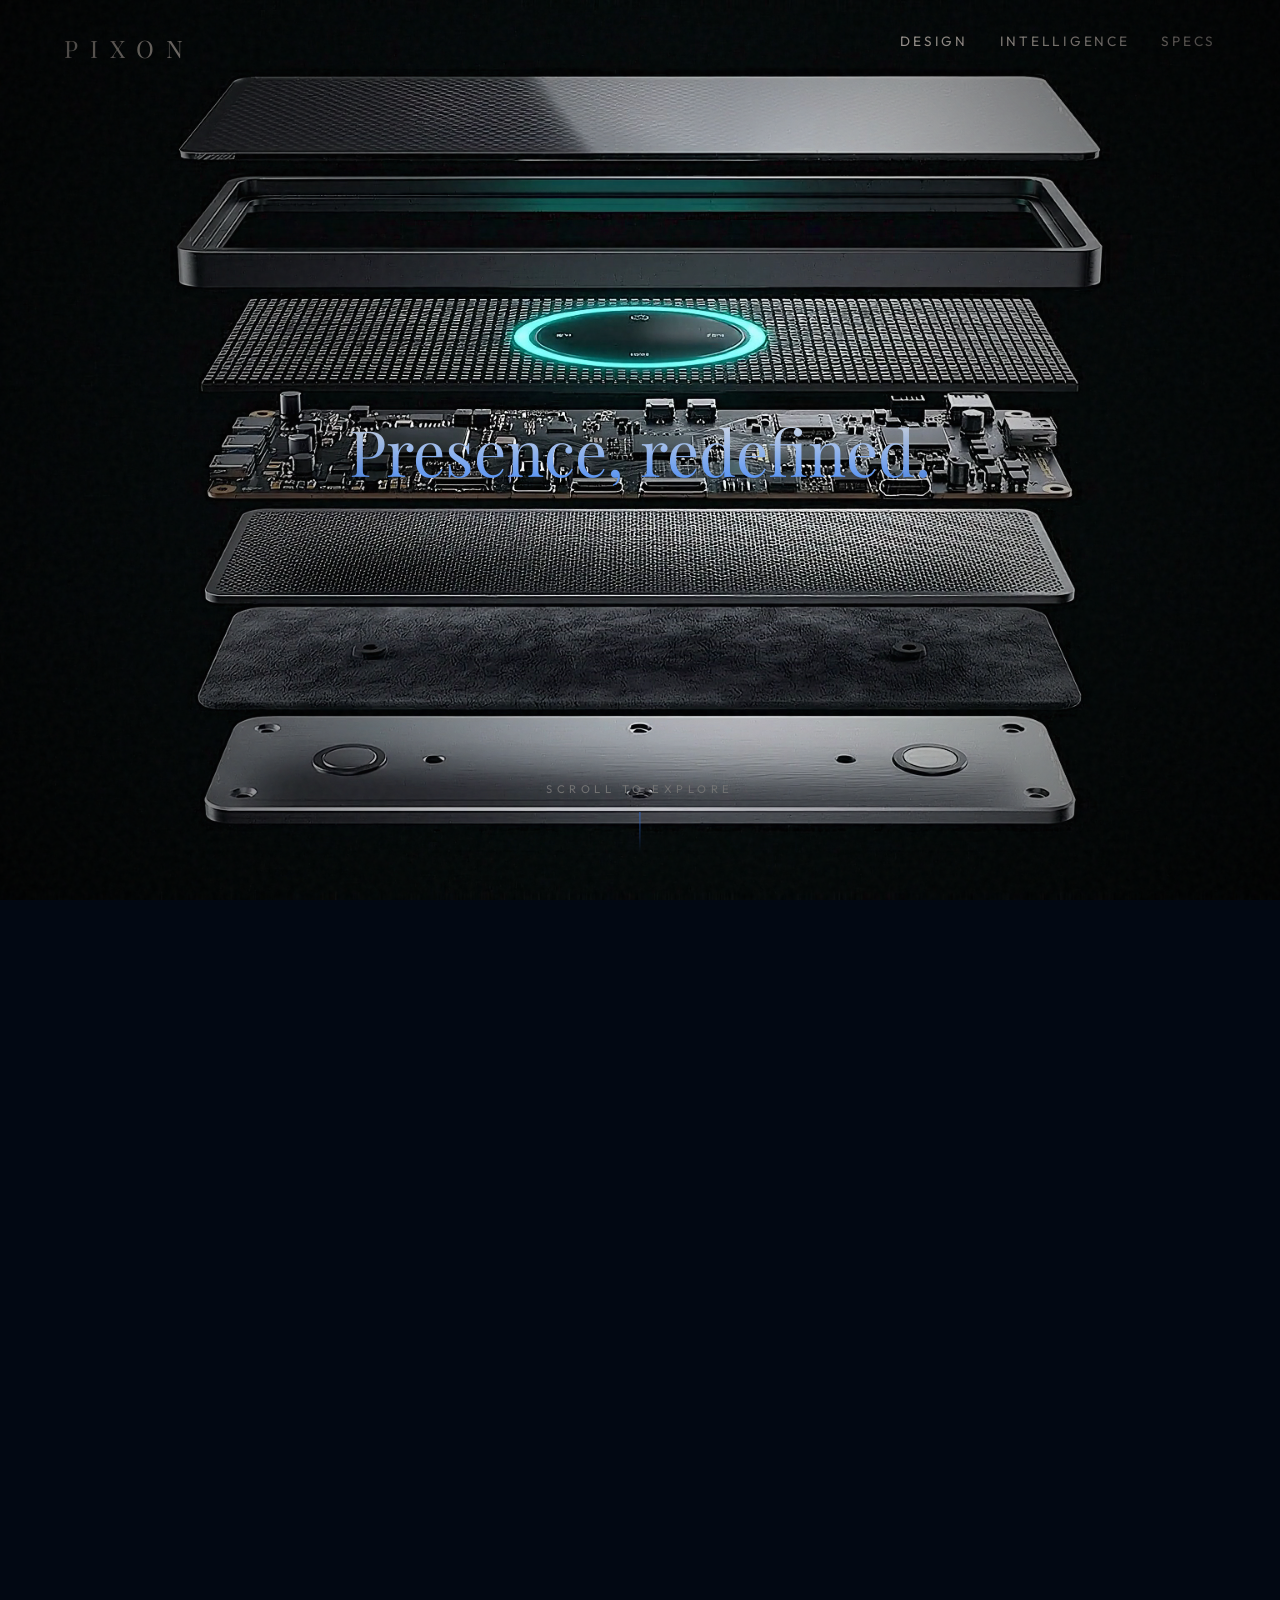
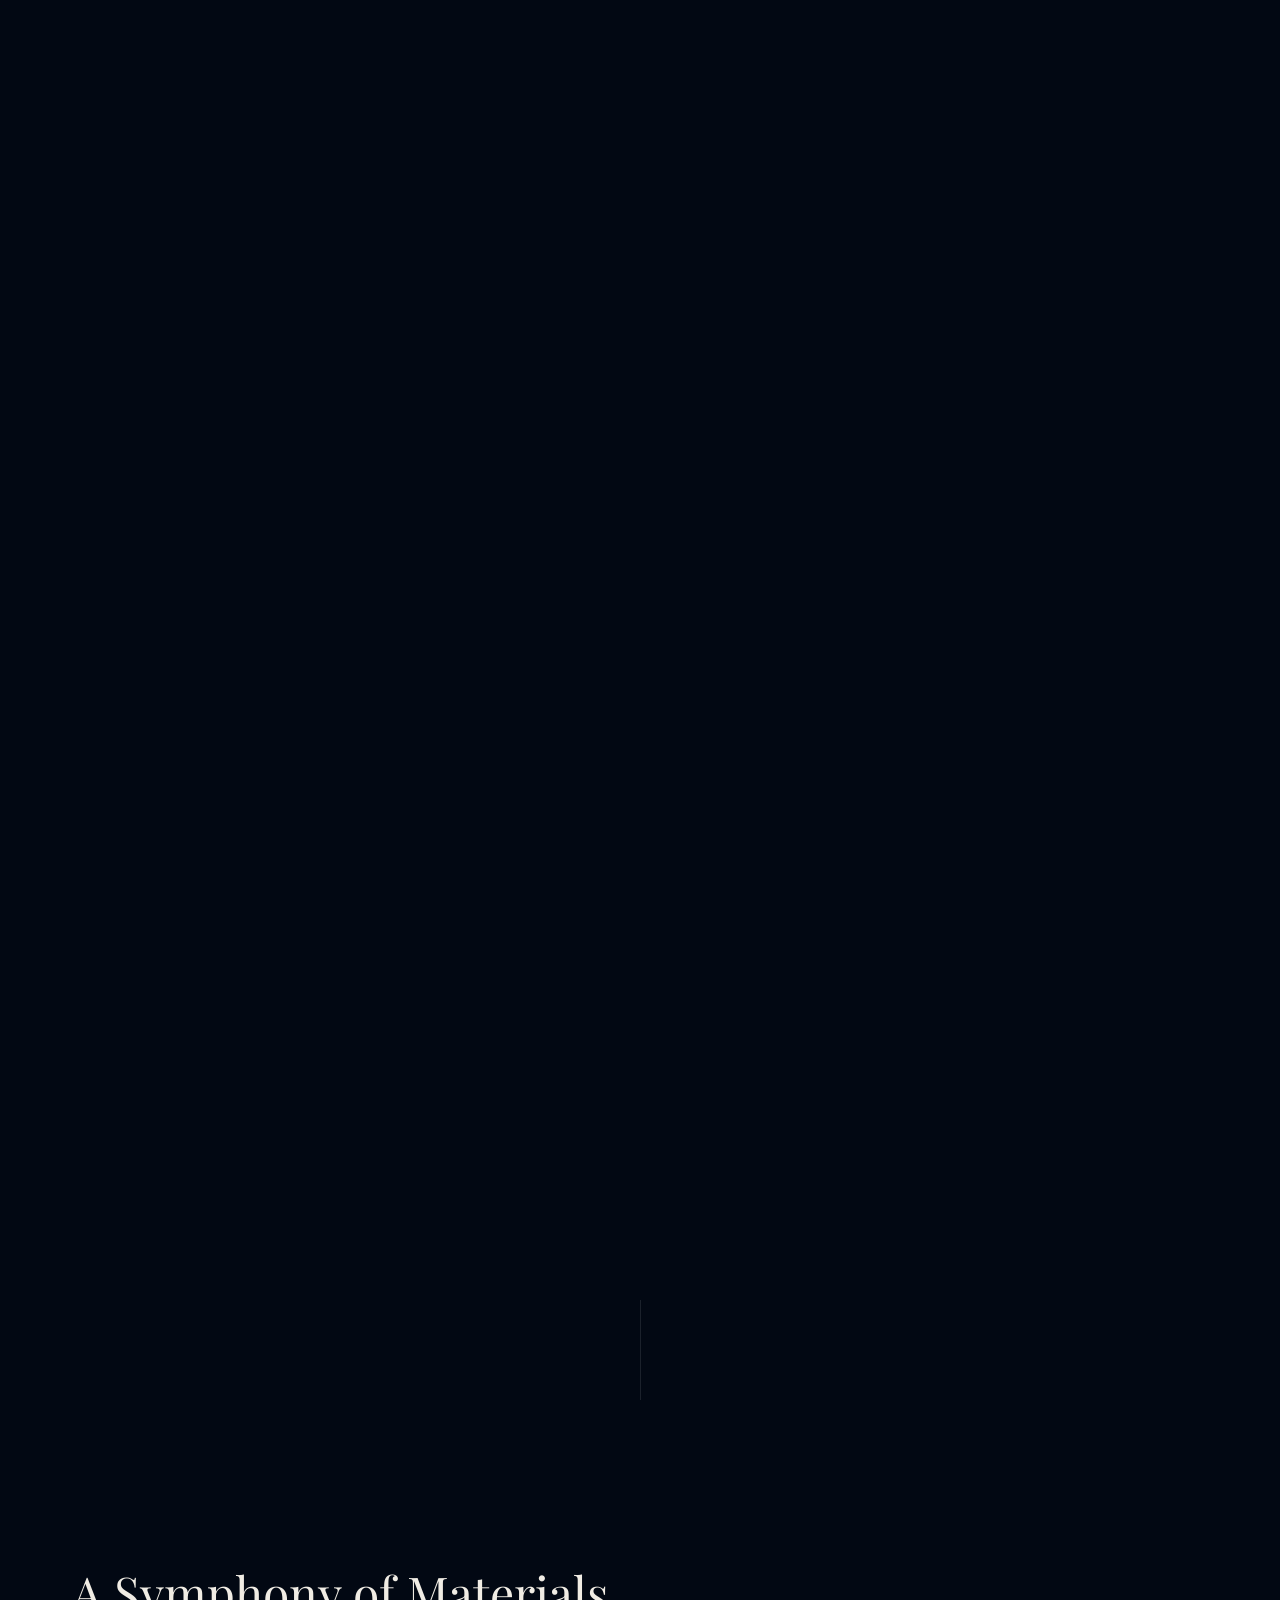
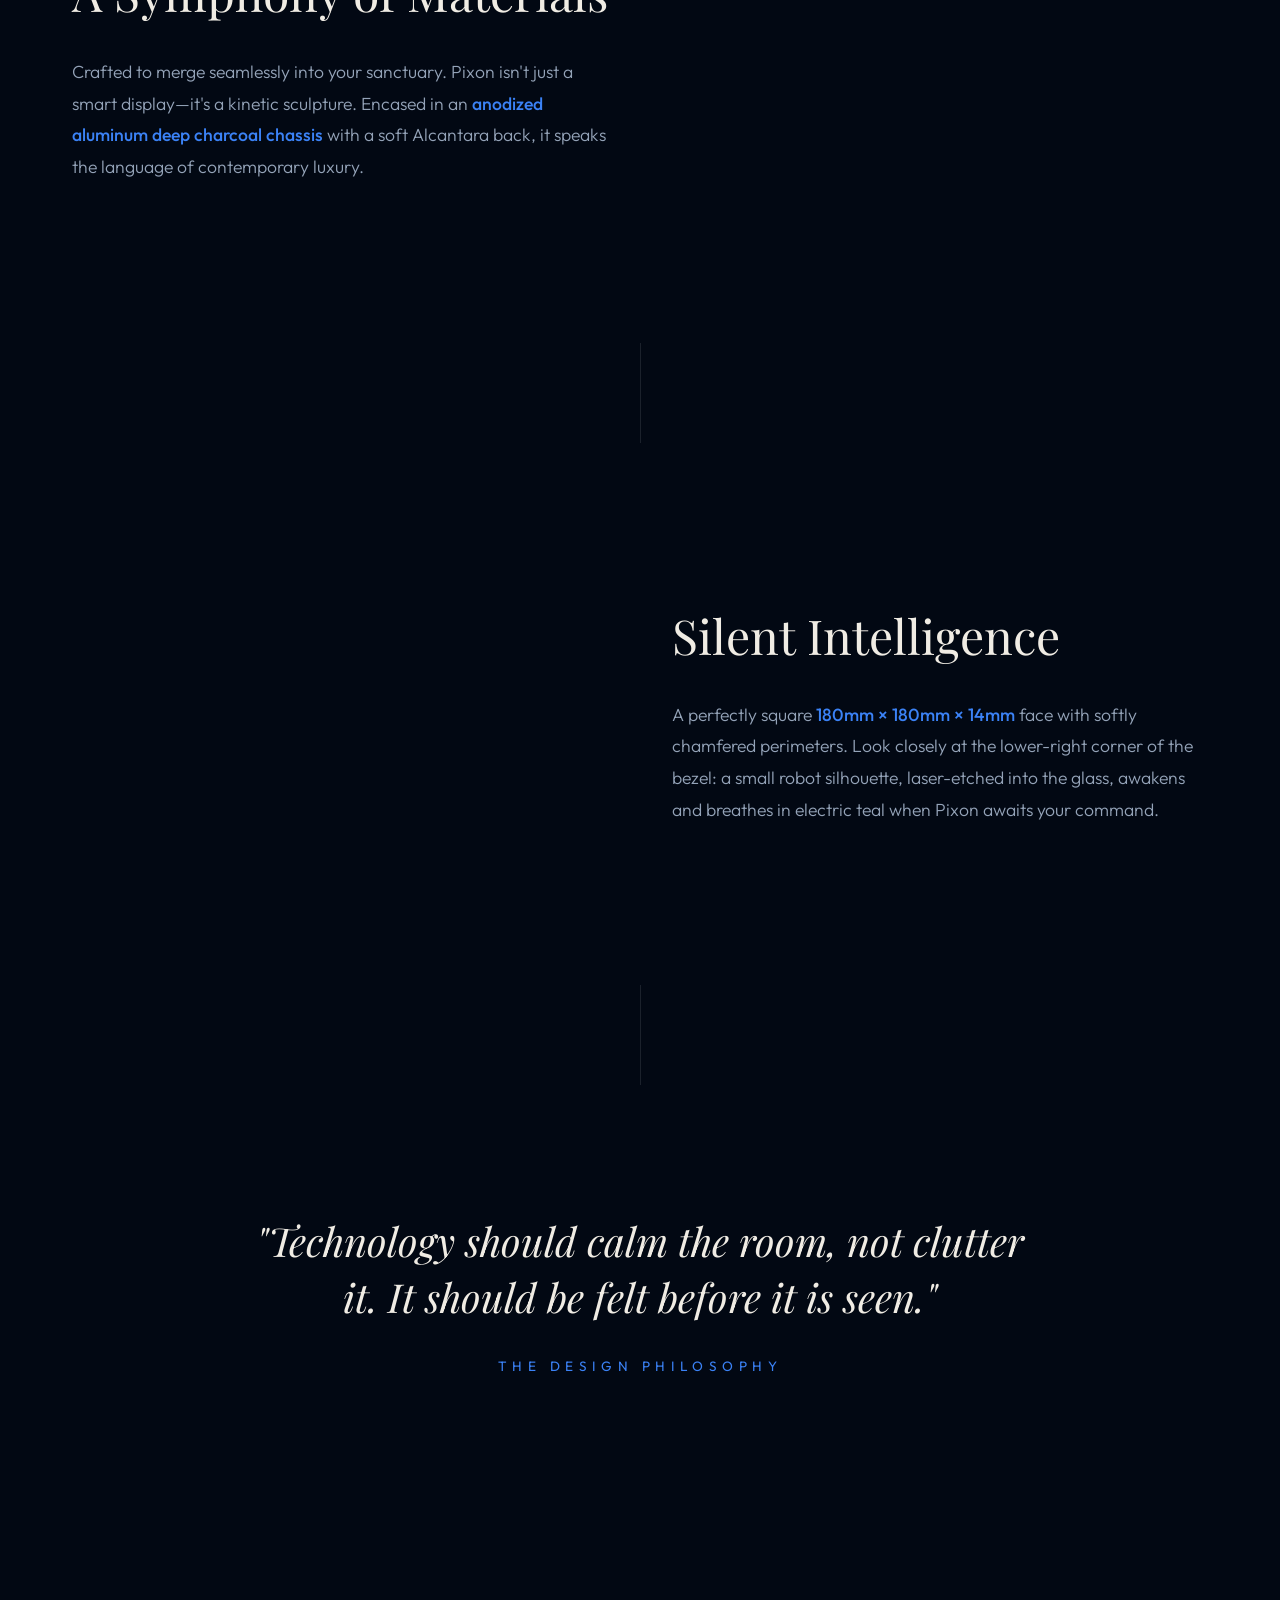
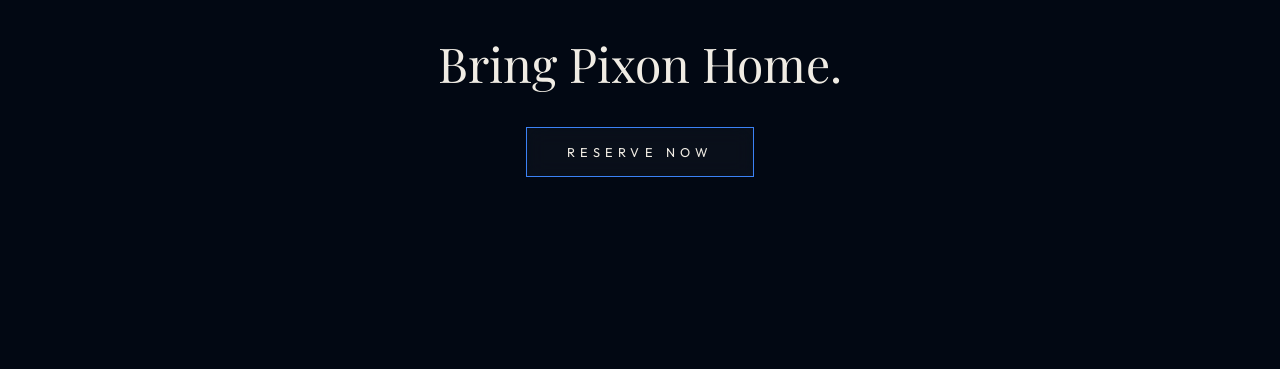
==== index.html @ 357afccb "Rename landing.html to index.html for Vercel deployment" ====
<!DOCTYPE html>
<html lang="en">

<head>
  <meta charset="UTF-8">
  <meta name="viewport" content="width=device-width, initial-scale=1.0">
  <title>PIXON TECHNOLOGIES | Smart Companion</title>
  <link rel="preconnect" href="https://fonts.googleapis.com">
  <link rel="preconnect" href="https://fonts.gstatic.com" crossorigin>
  <link
    href="https://fonts.googleapis.com/css2?family=Playfair+Display:ital,wght@0,400;0,500;1,400&family=Outfit:wght@300;400;500&display=swap"
    rel="stylesheet">

  <style>
    :root {
      --bg-color: #020813;
      --text-color: #f0ece4;
      --accent-color: #3b82f6;
      /* Luxury Blue Theme */
      --font-display: 'Playfair Display', serif;
      --font-body: 'Outfit', sans-serif;
    }

    * {
      box-sizing: border-box;
      margin: 0;
      padding: 0;
    }

    body {
      background-color: var(--bg-color);
      color: var(--text-color);
      font-family: var(--font-body);
      overflow-x: hidden;
      -webkit-font-smoothing: antialiased;
    }

    /* Noise & Vignette Overlays */
    .noise-overlay {
      position: fixed;
      top: 0;
      left: 0;
      width: 100vw;
      height: 100vh;
      pointer-events: none;
      z-index: 9999;
      opacity: 0.035;
    }

    .vignette-overlay {
      position: fixed;
      top: 0;
      left: 0;
      width: 100vw;
      height: 100vh;
      pointer-events: none;
      z-index: 9998;
      background: radial-gradient(circle at center, transparent 30%, rgba(0, 0, 0, 0.8) 100%);
    }

    /* Loader */
    #loader {
      position: fixed;
      inset: 0;
      background: var(--bg-color);
      z-index: 10000;
      display: flex;
      flex-direction: column;
      align-items: center;
      justify-content: center;
      transition: opacity 1s ease;
    }

    .loader-text {
      font-family: var(--font-display);
      font-size: 1.5rem;
      letter-spacing: 0.4em;
      text-transform: uppercase;
      margin-bottom: 2rem;
    }

    .progress-track {
      width: 200px;
      height: 1px;
      background: rgba(240, 236, 228, 0.2);
    }

    #progress-bar {
      height: 100%;
      width: 0%;
      background: var(--accent-color);
      transition: width 0.1s linear;
      box-shadow: 0 0 10px var(--accent-color);
    }

    /* Navbar */
    nav {
      position: fixed;
      top: 0;
      width: 100%;
      padding: 2rem 4rem;
      display: flex;
      justify-content: space-between;
      z-index: 1000;
      mix-blend-mode: difference;
    }

    .brand {
      font-family: var(--font-display);
      font-size: 1.5rem;
      letter-spacing: 0.5em;
      text-transform: uppercase;
    }

    .nav-links {
      display: flex;
      gap: 2rem;
      font-size: 0.85rem;
      letter-spacing: 0.2em;
      text-transform: uppercase;
    }

    /* Buttons */
    .btn {
      padding: 1rem 2.5rem;
      background: rgba(255, 255, 255, 0.03);
      backdrop-filter: blur(10px);
      border: 1px solid var(--accent-color);
      color: var(--text-color);
      font-family: var(--font-body);
      font-size: 0.8rem;
      letter-spacing: 0.4em;
      text-transform: uppercase;
      cursor: pointer;
      transition: all 0.3s ease;
      text-decoration: none;
      display: inline-block;
    }

    .btn:hover {
      background: rgba(59, 130, 246, 0.1);
      box-shadow: 0 0 20px rgba(59, 130, 246, 0.2);
    }

    /* Animation Section */
    #animation-container {
      height: 500vh;
      position: relative;
    }

    #sticky-container {
      position: sticky;
      top: 0;
      height: 100vh;
      width: 100vw;
      overflow: hidden;
    }

    canvas {
      width: 100%;
      height: 100%;
      object-fit: cover;
      display: block;
    }

    /* Overlays */
    .scroll-overlay {
      position: absolute;
      width: 100%;
      height: 100%;
      top: 0;
      left: 0;
      display: flex;
      flex-direction: column;
      align-items: center;
      justify-content: center;
      pointer-events: none;
      opacity: 0;
      will-change: opacity;
    }

    .headline {
      font-family: var(--font-display);
      font-size: 5vw;
      font-weight: 400;
      text-align: center;
      background: linear-gradient(to bottom, var(--text-color), var(--accent-color));
      -webkit-background-clip: text;
      -webkit-text-fill-color: transparent;
    }

    .tagline {
      font-size: 2vw;
      font-weight: 300;
      letter-spacing: 0.3em;
      color: #94a3b8;
      text-transform: uppercase;
    }

    .specs-overlay {
      position: absolute;
      top: 0;
      left: 0;
      width: 100%;
      height: 100%;
      pointer-events: none;
      opacity: 0;
      will-change: opacity;
    }

    .spec-item {
      position: absolute;
      display: flex;
      align-items: center;
      gap: 1rem;
    }

    .spec-item.left {
      flex-direction: row-reverse;
    }

    .spec-line {
      width: 40px;
      height: 1px;
      background: var(--accent-color);
      box-shadow: 0 0 5px var(--accent-color);
    }

    .spec-text {
      font-size: 0.8rem;
      letter-spacing: 0.2em;
      text-transform: uppercase;
      max-width: 200px;
      line-height: 1.4;
      color: #cbd5e1;
    }

    .spec-text strong {
      color: var(--text-color);
      display: block;
      margin-bottom: 0.2rem;
    }

    /* Positioning Specs */
    .spec-1 {
      top: 25%;
      left: 10%;
    }

    .spec-2 {
      top: 40%;
      left: 15%;
    }

    .spec-3 {
      top: 55%;
      left: 8%;
    }

    .spec-4 {
      top: 75%;
      left: 12%;
    }

    .spec-5 {
      top: 30%;
      right: 12%;
    }

    .spec-6 {
      top: 50%;
      right: 8%;
    }

    .spec-7 {
      top: 65%;
      right: 15%;
    }

    /* Scroll Indicator */
    .scroll-indicator {
      position: absolute;
      bottom: 3rem;
      left: 50%;
      transform: translateX(-50%);
      display: flex;
      flex-direction: column;
      align-items: center;
      gap: 1rem;
      opacity: 1;
      will-change: opacity;
    }

    .scroll-text {
      font-size: 0.7rem;
      letter-spacing: 0.4em;
      text-transform: uppercase;
      color: #888;
    }

    .scroll-line {
      width: 1px;
      height: 40px;
      background: linear-gradient(to bottom, var(--accent-color), transparent);
    }

    /* Content Sections */
    .content-section {
      padding: 10rem 2rem;
      max-width: 1200px;
      margin: 0 auto;
      opacity: 0;
      transform: translateY(40px);
      transition: all 1s cubic-bezier(0.2, 0.8, 0.2, 1);
      position: relative;
    }

    .content-section.visible {
      opacity: 1;
      transform: translateY(0);
    }

    .divider {
      width: 1px;
      height: 100px;
      background: rgba(255, 255, 255, 0.1);
      margin: 0 auto;
    }

    .grid-container {
      display: grid;
      grid-template-columns: 1fr 1fr;
      gap: 4rem;
      align-items: center;
    }

    .section-title {
      font-family: var(--font-display);
      font-size: 3rem;
      margin-bottom: 2rem;
      font-weight: 400;
    }

    .section-text {
      font-size: 1.1rem;
      line-height: 1.8;
      color: #94a3b8;
      font-weight: 300;
    }

    .highlight-text {
      color: #3b82f6;
      font-weight: 500;
    }

    .quote-section {
      text-align: center;
      padding: 8rem 2rem;
    }

    .quote {
      font-family: var(--font-display);
      font-size: 2.5rem;
      font-style: italic;
      color: #f0ece4;
      max-width: 800px;
      margin: 0 auto 2rem;
      line-height: 1.4;
    }

    .quote-author {
      font-size: 0.85rem;
      letter-spacing: 0.4em;
      text-transform: uppercase;
      color: var(--accent-color);
    }

    .final-cta {
      text-align: center;
      padding: 8rem 2rem 12rem;
    }

    /* Responsive */
    @media (max-width: 768px) {
      .specs-overlay {
        display: none;
      }

      .grid-container {
        grid-template-columns: 1fr;
      }

      nav {
        padding: 1.5rem;
      }

      .nav-links {
        display: none;
      }

      .headline {
        font-size: 12vw;
      }

      .tagline {
        font-size: 4vw;
      }

      .section-title {
        font-size: 2.5rem;
      }
    }
  </style>
</head>

<body>

  <!-- SVG Noise Filter -->
  <svg width="0" height="0" style="display:none;">
    <filter id="noiseFilter">
      <feTurbulence type="fractalNoise" baseFrequency="0.65" numOctaves="3" stitchTiles="stitch" />
      <feColorMatrix type="matrix" values="1 0 0 0 0, 0 1 0 0 0, 0 0 1 0 0, 0 0 0 1 0" />
    </filter>
  </svg>
  <div class="noise-overlay"
    style="background: url('data:image/svg+xml,%3Csvg viewBox=%220 0 200 200%22 xmlns=%22http://www.w3.org/2000/svg%22%3E%3Cfilter id=%22noiseFilter%22%3E%3CfeTurbulence type=%22fractalNoise%22 baseFrequency=%220.65%22 numOctaves=%223%22 stitchTiles=%22stitch%22/%3E%3C/filter%3E%3Crect width=%22100%25%22 height=%22100%25%22 filter=%22url(%23noiseFilter)%22/%3E%3C/svg%3E');">
  </div>
  <div class="vignette-overlay"></div>

  <!-- Loader -->
  <div id="loader">
    <div class="loader-text">PIXON </div>
    <div class="progress-track">
      <div id="progress-bar"></div>
    </div>
  </div>

  <nav>
    <div class="brand">PIXON</div>
    <div class="nav-links">
      <div>Design</div>
      <div>Intelligence</div>
      <div>Specs</div>
    </div>
  </nav>

  <div id="animation-container">
    <div id="sticky-container">
      <canvas id="hero-canvas"></canvas>

      <!-- 0-20% Overlay -->
      <div id="overlay-intro" class="scroll-overlay">
        <h1 class="headline">Presence, redefined.</h1>
      </div>

      <!-- 25-45% Overlay -->
      <div id="overlay-mid" class="scroll-overlay">
        <h2 class="tagline">Art meets intelligence.</h2>
      </div>

      <!-- 70-90% Specs Overlay -->
      <div id="overlay-specs" class="specs-overlay">
        <div class="spec-item spec-1 left">
          <div class="spec-line"></div>
          <div class="spec-text"><strong>Display Glass</strong>Tempered anti-glare, micro-etched</div>
        </div>
        <div class="spec-item spec-2 left">
          <div class="spec-line"></div>
          <div class="spec-text"><strong>Bezel Frame</strong>Precision-machined aluminum</div>
        </div>
        <div class="spec-item spec-3 left">
          <div class="spec-line"></div>
          <div class="spec-text"><strong>LED Matrix</strong>With electric teal status ring</div>
        </div>
        <div class="spec-item spec-4 left">
          <div class="spec-line"></div>
          <div class="spec-text"><strong>Logic Board</strong>Smart home SoC integration</div>
        </div>

        <div class="spec-item spec-5 right">
          <div class="spec-line"></div>
          <div class="spec-text"><strong>Speaker Grille</strong>Anodized aluminum mesh</div>
        </div>
        <div class="spec-item spec-6 right">
          <div class="spec-line"></div>
          <div class="spec-text"><strong>Rear Backing</strong>Premium Alcantara panel</div>
        </div>
        <div class="spec-item spec-7 right">
          <div class="spec-line"></div>
          <div class="spec-text"><strong>Mount</strong>Magnetic wall-mount base plate</div>
        </div>
      </div>

      <!-- 88-100% Overlay -->
      <div id="overlay-cta" class="scroll-overlay">
        <a href="#discover" class="btn pointer-auto">Discover Pixon</a>
      </div>

      <!-- Scroll Indicator -->
      <div id="scroll-indicator" class="scroll-indicator">
        <div class="scroll-text">Scroll to explore</div>
        <div class="scroll-line"></div>
      </div>

    </div>
  </div>

  <div class="divider"></div>

  <section class="content-section" id="discover">
    <div class="grid-container">
      <div>
        <h3 class="section-title">A Symphony of Materials</h3>
        <p class="section-text">
          Crafted to merge seamlessly into your sanctuary. Pixon isn't just a smart display—it's a kinetic sculpture.
          Encased in an <span class="highlight-text">anodized aluminum deep charcoal chassis</span> with a soft
          Alcantara back, it speaks the language of contemporary luxury.
        </p>
      </div>
      <div>
        <!-- Placeholder for structural balance -->
      </div>
    </div>
  </section>

  <div class="divider"></div>

  <section class="content-section">
    <div class="grid-container">
      <div>
        <!-- Placeholder for structural balance -->
      </div>
      <div>
        <h3 class="section-title">Silent Intelligence</h3>
        <p class="section-text">
          A perfectly square <span class="highlight-text">180mm × 180mm × 14mm</span> face with softly chamfered
          perimeters. Look closely at the lower-right corner of the bezel: a small robot silhouette, laser-etched into
          the glass, awakens and breathes in electric teal when Pixon awaits your command.
        </p>
      </div>
    </div>
  </section>

  <div class="divider"></div>

  <section class="content-section quote-section">
    <p class="quote">"Technology should calm the room, not clutter it. It should be felt before it is seen."</p>
    <div class="quote-author">The Design Philosophy</div>
  </section>

  <section class="content-section final-cta">
    <h3 class="section-title">Bring Pixon Home.</h3>
    <a href="#" class="btn">Reserve Now</a>
  </section>

  <script>
    const canvas = document.getElementById('hero-canvas');
    const ctx = canvas.getContext('2d');
    const frames = [];
    let totalFrames = 0;

    // Resize canvas
    function resizeCanvas() {
      const dpr = window.devicePixelRatio || 1;
      canvas.width = window.innerWidth * dpr;
      canvas.height = window.innerHeight * dpr;
      ctx.scale(dpr, dpr);
      renderFrame(Math.floor((1 - getScrollProgress()) * (totalFrames - 1)));
    }

    window.addEventListener('resize', resizeCanvas);

    // Dynamic frame loading detection
    async function preloadFrames() {
      let index = 1;
      let loading = true;
      let maxFailures = 3; // Tolerance for skipped frames
      let failures = 0;
      let batchSize = 5; // Load in small batches to test existence quickly, but we will do sequential for accurate count

      const progressBar = document.getElementById('progress-bar');

      while (loading && index < 600) {
        const paddedIndex = index.toString().padStart(3, '0');
        const imgPath = `Smart_display_frames/Smart_display_${paddedIndex}.png`;

        try {
          const img = await new Promise((resolve, reject) => {
            const image = new Image();
            image.onload = () => resolve(image);
            image.onerror = () => reject();
            image.src = imgPath;
          });

          frames.push(img);
          failures = 0;

          // Fake progress based on an assumed 120 frames
          let prog = Math.min((frames.length / 120) * 100, 95);
          progressBar.style.width = `${prog}%`;

        } catch (e) {
          failures++;
          if (failures >= maxFailures) {
            loading = false;
          }
        }
        index++;
      }

      totalFrames = frames.length;
      progressBar.style.width = `100%`;

      if (totalFrames === 0) {
        console.warn("No frames loaded. Ensure files are named Smart_display_001.png, Smart_display_002.png, etc. in the same directory.");
        // We push a dummy to avoid breaking
        totalFrames = 1;
      }

      setTimeout(() => {
        document.getElementById('loader').style.opacity = 0;
        setTimeout(() => document.getElementById('loader').style.display = 'none', 1000);
        resizeCanvas(); // Initial setup
        requestAnimationFrame(updateAnimation);
      }, 500);
    }

    // Scroll calculations
    function getScrollProgress() {
      const animationContainer = document.getElementById('animation-container');
      const scrollTop = window.scrollY - animationContainer.offsetTop;
      const maxScroll = animationContainer.scrollHeight - window.innerHeight;
      let progress = scrollTop / maxScroll;
      return Math.max(0, Math.min(1, progress)); // Clamp 0-1
    }

    // Render frame
    function renderFrame(frameIndex) {
      if (totalFrames === 0 || !frames[frameIndex]) return;

      const img = frames[frameIndex];
      const w = window.innerWidth;
      const h = window.innerHeight;

      // Background fill to prevent flicker
      ctx.fillStyle = '#020813';
      ctx.fillRect(0, 0, w, h);

      // Calculate aspect ratio cover
      const imgRatio = img.width / img.height;
      const canvasRatio = w / h;

      let drawW, drawH, drawX, drawY;

      if (canvasRatio > imgRatio) {
        drawW = w;
        drawH = w / imgRatio;
        drawX = 0;
        drawY = (h - drawH) / 2;
      } else {
        drawW = h * imgRatio;
        drawH = h;
        drawX = (w - drawW) / 2;
        drawY = 0;
      }

      ctx.drawImage(img, drawX, drawY, drawW, drawH);
    }

    // Animation loop
    let lastRenderedFrame = -1;
    let ticking = false;

    function updateAnimation() {
      const progress = getScrollProgress();

      // Reverse playback: progress 0 is last frame, progress 1 is frame 0
      let frameIndex = Math.floor((1 - progress) * (totalFrames - 1));
      if (isNaN(frameIndex)) frameIndex = 0;

      if (frameIndex !== lastRenderedFrame) {
        renderFrame(frameIndex);
        lastRenderedFrame = frameIndex;
      }

      updateOverlays(progress);
      ticking = false;
    }

    window.addEventListener('scroll', () => {
      if (!ticking) {
        requestAnimationFrame(updateAnimation);
        ticking = true;
      }
    }, { passive: true });

    // Overlay logic based on ranges
    const oIntro = document.getElementById('overlay-intro');
    const oMid = document.getElementById('overlay-mid');
    const oSpecs = document.getElementById('overlay-specs');
    const oCta = document.getElementById('overlay-cta');
    const oScroll = document.getElementById('scroll-indicator');

    function calculateOpacity(progress, startIn, endIn, startOut, endOut) {
      if (progress < startIn || progress > endOut) return 0;
      if (progress >= endIn && progress <= startOut) return 1;
      if (progress >= startIn && progress < endIn) {
        return (progress - startIn) / (endIn - startIn);
      }
      if (progress > startOut && progress <= endOut) {
        return 1 - ((progress - startOut) / (endOut - startOut));
      }
      return 0;
    }

    function updateOverlays(p) {
      // Intro: 0-20%
      oIntro.style.opacity = calculateOpacity(p, 0, 0, 0.15, 0.20);

      // Mid: 25-45%
      oMid.style.opacity = calculateOpacity(p, 0.25, 0.30, 0.40, 0.45);

      // Specs: 70-90%
      oSpecs.style.opacity = calculateOpacity(p, 0.70, 0.75, 0.85, 0.90);

      // CTA: 88-100%
      oCta.style.opacity = calculateOpacity(p, 0.88, 0.92, 1.0, 1.0);
      oCta.style.pointerEvents = p > 0.88 ? 'auto' : 'none';

      // Scroll Indicator: 0-3%
      oScroll.style.opacity = calculateOpacity(p, 0, 0, 0.01, 0.03);
    }

    // Intersection Observer for Content Sections
    const observer = new IntersectionObserver((entries) => {
      entries.forEach(entry => {
        if (entry.isIntersecting) {
          entry.target.classList.add('visible');
        }
      });
    }, { threshold: 0.1 });

    document.querySelectorAll('.content-section').forEach(section => {
      observer.observe(section);
    });

    // Start preload
    preloadFrames();

  </script>
</body>

</html>
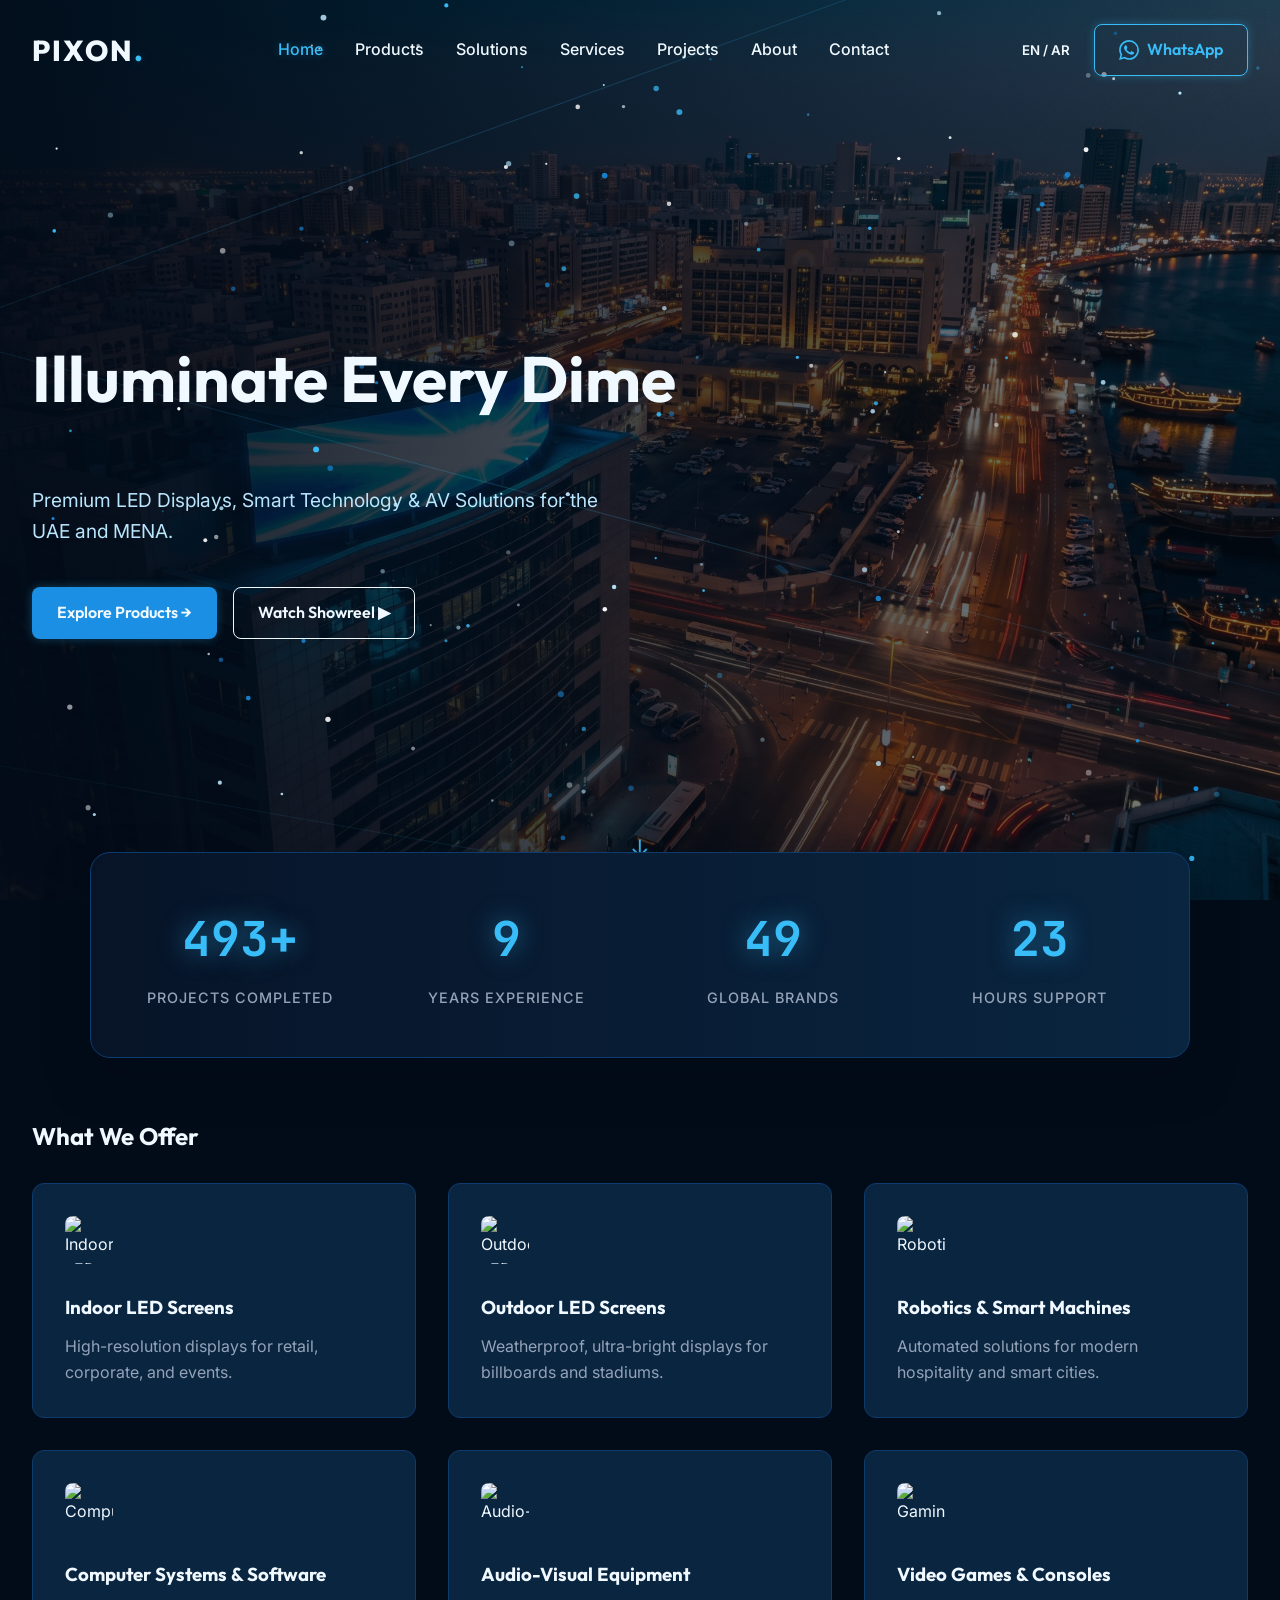
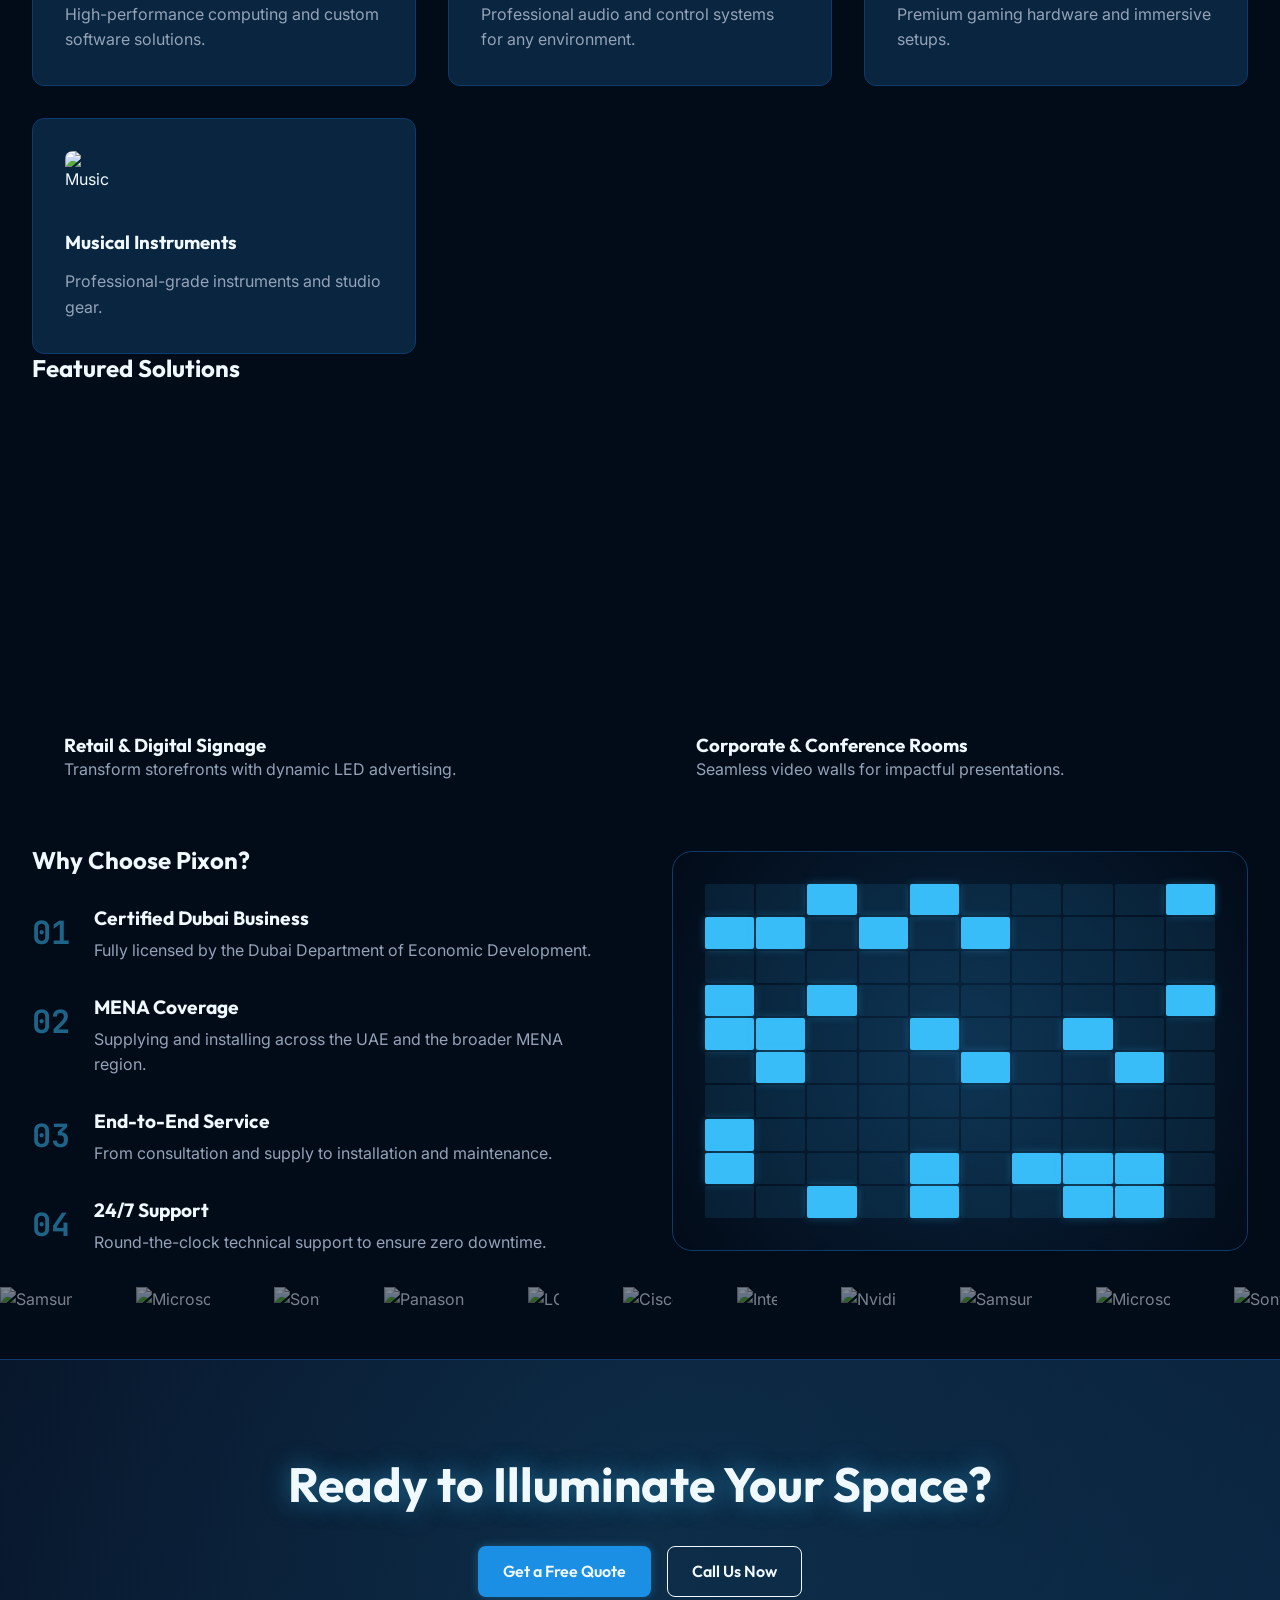
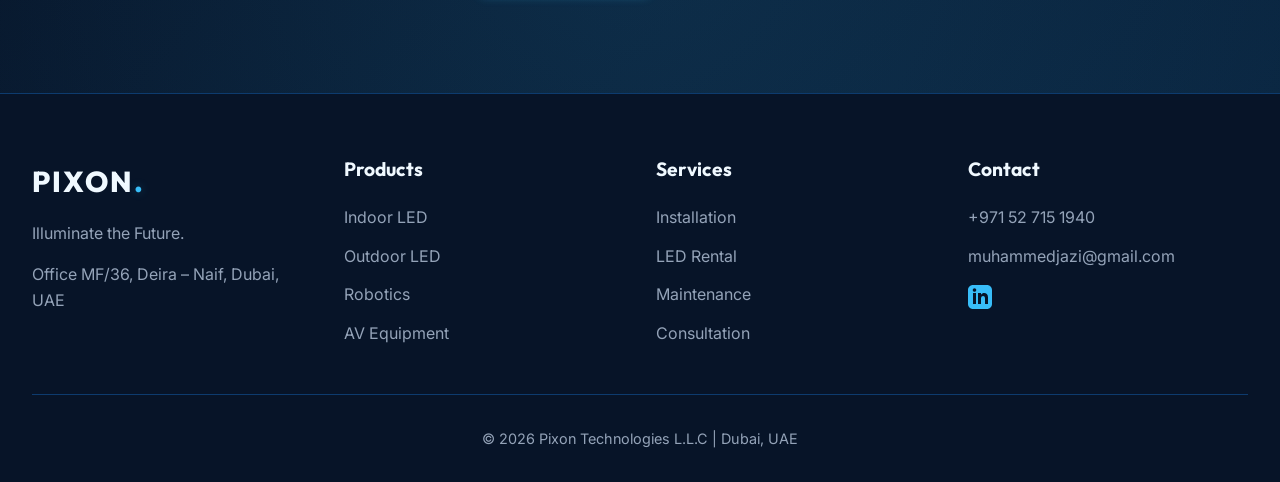
==== commit ce65c5fa: "updations" ====
--- a/index.html
+++ b/index.html
@@ -1,753 +1,524 @@
 <!DOCTYPE html>
 <html lang="en">
-
 <head>
   <meta charset="UTF-8">
   <meta name="viewport" content="width=device-width, initial-scale=1.0">
-  <title>PIXON TECHNOLOGIES | Smart Companion</title>
-  <link rel="preconnect" href="https://fonts.googleapis.com">
-  <link rel="preconnect" href="https://fonts.gstatic.com" crossorigin>
-  <link
-    href="https://fonts.googleapis.com/css2?family=Playfair+Display:ital,wght@0,400;0,500;1,400&family=Outfit:wght@300;400;500&display=swap"
-    rel="stylesheet">
-
+  <title>Pixon Technologies — Illuminate the Future</title>
+  <meta name="description" content="Pixon Technologies L.L.C — Premium LED Screens, AV Equipment, Robotics & Smart Technology supplier in Dubai, UAE. Indoor & Outdoor LED displays, rental services, installation.">
+  <meta name="keywords" content="LED screen Dubai, LED display UAE, outdoor LED, indoor LED, AV equipment Dubai, video wall, digital signage, Pixon Technologies">
+  <meta property="og:title" content="Pixon Technologies — Illuminate the Future">
+  <meta property="og:image" content="assets/og-image.jpg">
+  <link rel="canonical" href="https://pixontechnologies.ae/">
+  
+  <link rel="stylesheet" href="css/main.css">
+  <link rel="stylesheet" href="css/components.css">
+  <link rel="stylesheet" href="css/animations.css">
   <style>
-    :root {
-      --bg-color: #020813;
-      --text-color: #f0ece4;
-      --accent-color: #3b82f6;
-      /* Luxury Blue Theme */
-      --font-display: 'Playfair Display', serif;
-      --font-body: 'Outfit', sans-serif;
-    }
-
-    * {
-      box-sizing: border-box;
-      margin: 0;
-      padding: 0;
-    }
-
-    body {
-      background-color: var(--bg-color);
-      color: var(--text-color);
-      font-family: var(--font-body);
-      overflow-x: hidden;
-      -webkit-font-smoothing: antialiased;
-    }
-
-    /* Noise & Vignette Overlays */
-    .noise-overlay {
-      position: fixed;
-      top: 0;
-      left: 0;
-      width: 100vw;
-      height: 100vh;
-      pointer-events: none;
-      z-index: 9999;
-      opacity: 0.035;
-    }
-
-    .vignette-overlay {
-      position: fixed;
-      top: 0;
-      left: 0;
-      width: 100vw;
-      height: 100vh;
-      pointer-events: none;
-      z-index: 9998;
-      background: radial-gradient(circle at center, transparent 30%, rgba(0, 0, 0, 0.8) 100%);
-    }
-
-    /* Loader */
-    #loader {
-      position: fixed;
-      inset: 0;
-      background: var(--bg-color);
-      z-index: 10000;
-      display: flex;
-      flex-direction: column;
+    /* Home Specific Styles */
+    .hero {
+      position: relative;
+      min-height: 100vh;
+      display: flex;
       align-items: center;
-      justify-content: center;
-      transition: opacity 1s ease;
-    }
-
-    .loader-text {
-      font-family: var(--font-display);
-      font-size: 1.5rem;
-      letter-spacing: 0.4em;
-      text-transform: uppercase;
-      margin-bottom: 2rem;
-    }
-
-    .progress-track {
-      width: 200px;
-      height: 1px;
-      background: rgba(240, 236, 228, 0.2);
-    }
-
-    #progress-bar {
-      height: 100%;
-      width: 0%;
-      background: var(--accent-color);
-      transition: width 0.1s linear;
-      box-shadow: 0 0 10px var(--accent-color);
-    }
-
-    /* Navbar */
-    nav {
-      position: fixed;
-      top: 0;
-      width: 100%;
-      padding: 2rem 4rem;
-      display: flex;
-      justify-content: space-between;
-      z-index: 1000;
-      mix-blend-mode: difference;
-    }
-
-    .brand {
-      font-family: var(--font-display);
-      font-size: 1.5rem;
-      letter-spacing: 0.5em;
-      text-transform: uppercase;
-    }
-
-    .nav-links {
-      display: flex;
-      gap: 2rem;
-      font-size: 0.85rem;
-      letter-spacing: 0.2em;
-      text-transform: uppercase;
-    }
-
-    /* Buttons */
-    .btn {
-      padding: 1rem 2.5rem;
-      background: rgba(255, 255, 255, 0.03);
-      backdrop-filter: blur(10px);
-      border: 1px solid var(--accent-color);
-      color: var(--text-color);
-      font-family: var(--font-body);
-      font-size: 0.8rem;
-      letter-spacing: 0.4em;
-      text-transform: uppercase;
-      cursor: pointer;
-      transition: all 0.3s ease;
-      text-decoration: none;
-      display: inline-block;
-    }
-
-    .btn:hover {
-      background: rgba(59, 130, 246, 0.1);
-      box-shadow: 0 0 20px rgba(59, 130, 246, 0.2);
-    }
-
-    /* Animation Section */
-    #animation-container {
-      height: 500vh;
-      position: relative;
-    }
-
-    #sticky-container {
-      position: sticky;
-      top: 0;
-      height: 100vh;
-      width: 100vw;
+      padding-top: 80px;
       overflow: hidden;
-    }
-
-    canvas {
-      width: 100%;
-      height: 100%;
-      object-fit: cover;
-      display: block;
-    }
-
-    /* Overlays */
-    .scroll-overlay {
-      position: absolute;
-      width: 100%;
-      height: 100%;
-      top: 0;
-      left: 0;
-      display: flex;
-      flex-direction: column;
-      align-items: center;
-      justify-content: center;
-      pointer-events: none;
-      opacity: 0;
-      will-change: opacity;
-    }
-
-    .headline {
-      font-family: var(--font-display);
-      font-size: 5vw;
-      font-weight: 400;
-      text-align: center;
-      background: linear-gradient(to bottom, var(--text-color), var(--accent-color));
-      -webkit-background-clip: text;
-      -webkit-text-fill-color: transparent;
-    }
-
-    .tagline {
-      font-size: 2vw;
-      font-weight: 300;
-      letter-spacing: 0.3em;
-      color: #94a3b8;
-      text-transform: uppercase;
-    }
-
-    .specs-overlay {
+      background: linear-gradient(to right, rgba(2, 11, 24, 0.95), rgba(2, 11, 24, 0.5)), url('media/banner.jpeg') center/cover no-repeat;
+    }
+    #particle-canvas {
       position: absolute;
       top: 0;
       left: 0;
       width: 100%;
       height: 100%;
-      pointer-events: none;
-      opacity: 0;
-      will-change: opacity;
-    }
-
-    .spec-item {
+      z-index: 0;
+    }
+    .hero-content {
+      position: relative;
+      z-index: 10;
+      max-width: 800px;
+    }
+    .hero-title {
+      font-size: clamp(3rem, 5vw, 5rem);
+      margin-bottom: 1.5rem;
+      min-height: 120px; /* Space for typewriter */
+    }
+    .hero-subtitle {
+      font-size: 1.2rem;
+      color: var(--blue-ice);
+      margin-bottom: 2.5rem;
+      max-width: 600px;
+    }
+    .hero-actions {
+      display: flex;
+      gap: 1rem;
+      flex-wrap: wrap;
+    }
+    .hero-badge {
       position: absolute;
+      bottom: 2rem;
+      left: 2rem;
+      background: rgba(10, 37, 64, 0.8);
+      backdrop-filter: blur(10px);
+      padding: 0.8rem 1.5rem;
+      border-radius: var(--radius-lg);
+      border: 1px solid var(--border-accent);
       display: flex;
       align-items: center;
-      gap: 1rem;
-    }
-
-    .spec-item.left {
-      flex-direction: row-reverse;
-    }
-
-    .spec-line {
-      width: 40px;
-      height: 1px;
-      background: var(--accent-color);
-      box-shadow: 0 0 5px var(--accent-color);
-    }
-
-    .spec-text {
-      font-size: 0.8rem;
-      letter-spacing: 0.2em;
-      text-transform: uppercase;
-      max-width: 200px;
-      line-height: 1.4;
-      color: #cbd5e1;
-    }
-
-    .spec-text strong {
-      color: var(--text-color);
-      display: block;
-      margin-bottom: 0.2rem;
-    }
-
-    /* Positioning Specs */
-    .spec-1 {
-      top: 25%;
-      left: 10%;
-    }
-
-    .spec-2 {
-      top: 40%;
-      left: 15%;
-    }
-
-    .spec-3 {
-      top: 55%;
-      left: 8%;
-    }
-
-    .spec-4 {
-      top: 75%;
-      left: 12%;
-    }
-
-    .spec-5 {
-      top: 30%;
-      right: 12%;
-    }
-
-    .spec-6 {
-      top: 50%;
-      right: 8%;
-    }
-
-    .spec-7 {
-      top: 65%;
-      right: 15%;
-    }
-
-    /* Scroll Indicator */
+      gap: 0.8rem;
+      font-size: 0.9rem;
+      z-index: 10;
+    }
     .scroll-indicator {
       position: absolute;
-      bottom: 3rem;
+      bottom: 2rem;
       left: 50%;
       transform: translateX(-50%);
-      display: flex;
-      flex-direction: column;
-      align-items: center;
-      gap: 1rem;
-      opacity: 1;
-      will-change: opacity;
-    }
-
-    .scroll-text {
-      font-size: 0.7rem;
-      letter-spacing: 0.4em;
+      z-index: 10;
+      color: var(--blue-light);
+      font-size: 1.5rem;
+    }
+    
+    /* Stats Bar */
+    .stats-section {
+      background: linear-gradient(90deg, var(--bg-secondary), var(--bg-card));
+      border: 1px solid var(--border-accent);
+      border-radius: var(--radius-lg);
+      padding: 3rem 0;
+      margin: -3rem auto 4rem auto;
+      max-width: 1100px;
+      width: 90%;
+      position: relative;
+      z-index: 20;
+      box-shadow: 0 20px 40px rgba(2, 11, 24, 0.8);
+    }
+    .stats-grid {
+      display: grid;
+      grid-template-columns: repeat(2, 1fr);
+      gap: 2rem;
+      text-align: center;
+    }
+    @media (min-width: 768px) {
+      .stats-grid { grid-template-columns: repeat(4, 1fr); }
+    }
+    .stat-number {
+      font-family: var(--font-mono);
+      font-size: 3rem;
+      font-weight: 700;
+      color: var(--blue-light);
+      text-shadow: var(--glow-md);
+      margin-bottom: 0.5rem;
+    }
+    .stat-label {
+      color: var(--text-secondary);
+      font-weight: 500;
       text-transform: uppercase;
-      color: #888;
-    }
-
-    .scroll-line {
-      width: 1px;
-      height: 40px;
-      background: linear-gradient(to bottom, var(--accent-color), transparent);
-    }
-
-    /* Content Sections */
-    .content-section {
-      padding: 10rem 2rem;
-      max-width: 1200px;
-      margin: 0 auto;
-      opacity: 0;
-      transform: translateY(40px);
-      transition: all 1s cubic-bezier(0.2, 0.8, 0.2, 1);
-      position: relative;
-    }
-
-    .content-section.visible {
-      opacity: 1;
-      transform: translateY(0);
-    }
-
-    .divider {
-      width: 1px;
-      height: 100px;
-      background: rgba(255, 255, 255, 0.1);
-      margin: 0 auto;
-    }
-
-    .grid-container {
+      letter-spacing: 1px;
+      font-size: 0.9rem;
+    }
+
+    /* What we offer */
+    .offer-grid {
       display: grid;
-      grid-template-columns: 1fr 1fr;
+      grid-template-columns: 1fr;
+      gap: 2rem;
+    }
+    @media (min-width: 768px) {
+      .offer-grid {
+        grid-template-columns: repeat(2, 1fr);
+      }
+      .offer-grid .card-wide {
+        grid-column: span 2;
+      }
+    }
+    @media (min-width: 1024px) {
+      .offer-grid {
+        grid-template-columns: repeat(3, 1fr);
+      }
+      .offer-grid .card-wide {
+        grid-column: span 1;
+      }
+    }
+
+    /* Solutions Carousel */
+    .solutions-scroll {
+      display: flex;
+      gap: 2rem;
+      overflow-x: auto;
+      padding-bottom: 2rem;
+      scroll-snap-type: x mandatory;
+    }
+    .solutions-scroll::-webkit-scrollbar {
+      height: 8px;
+    }
+    .solutions-scroll::-webkit-scrollbar-track {
+      background: var(--bg-secondary);
+      border-radius: 4px;
+    }
+    .solutions-scroll::-webkit-scrollbar-thumb {
+      background: var(--blue-primary);
+      border-radius: 4px;
+    }
+    .solution-card {
+      min-width: 80vw;
+      height: 400px;
+      scroll-snap-align: center;
+      border-radius: var(--radius-md);
+      position: relative;
+      overflow: hidden;
+      display: flex;
+      align-items: flex-end;
+      padding: 2rem;
+      background: linear-gradient(to bottom, rgba(2,11,24,0), rgba(2,11,24,0.9)), url('https://digitaluniq.com/wp-content/uploads/2023/12/indoor-led-display.jpg') center/cover;
+    }
+    @media (min-width: 768px) {
+      .solution-card { min-width: 600px; }
+    }
+    .solution-content {
+      position: relative;
+      z-index: 2;
+    }
+
+    /* Why Pixon */
+    .why-grid {
+      display: grid;
+      grid-template-columns: 1fr;
       gap: 4rem;
       align-items: center;
     }
-
-    .section-title {
-      font-family: var(--font-display);
-      font-size: 3rem;
-      margin-bottom: 2rem;
-      font-weight: 400;
-    }
-
-    .section-text {
-      font-size: 1.1rem;
-      line-height: 1.8;
-      color: #94a3b8;
-      font-weight: 300;
-    }
-
-    .highlight-text {
-      color: #3b82f6;
-      font-weight: 500;
-    }
-
-    .quote-section {
+    @media (min-width: 992px) {
+      .why-grid { grid-template-columns: 1fr 1fr; }
+    }
+    .feature-list {
+      display: flex;
+      flex-direction: column;
+      gap: 2rem;
+    }
+    .feature-item {
+      display: flex;
+      gap: 1.5rem;
+    }
+    .feature-number {
+      font-family: var(--font-mono);
+      font-size: 2rem;
+      color: var(--blue-light);
+      font-weight: 700;
+      opacity: 0.5;
+    }
+    .feature-text h4 {
+      font-size: 1.2rem;
+      margin-bottom: 0.5rem;
+    }
+    .feature-text p {
+      color: var(--text-secondary);
+    }
+    .led-art {
+      width: 100%;
+      height: 400px;
+      background: radial-gradient(circle at center, var(--bg-card), var(--bg-primary));
+      border: 1px solid var(--border-accent);
+      border-radius: var(--radius-lg);
+      position: relative;
+      overflow: hidden;
+      display: grid;
+      grid-template-columns: repeat(10, 1fr);
+      grid-template-rows: repeat(10, 1fr);
+      gap: 2px;
+      padding: 2rem;
+    }
+    .led-pixel {
+      background: rgba(56, 189, 248, 0.1);
+      border-radius: 2px;
+      transition: background 0.3s;
+    }
+    .led-pixel:hover {
+      background: var(--blue-light);
+      box-shadow: var(--glow-sm);
+    }
+
+    /* CTA Banner */
+    .cta-banner {
+      background: linear-gradient(135deg, var(--bg-secondary), var(--bg-card));
       text-align: center;
-      padding: 8rem 2rem;
-    }
-
-    .quote {
-      font-family: var(--font-display);
-      font-size: 2.5rem;
-      font-style: italic;
-      color: #f0ece4;
-      max-width: 800px;
-      margin: 0 auto 2rem;
-      line-height: 1.4;
-    }
-
-    .quote-author {
-      font-size: 0.85rem;
-      letter-spacing: 0.4em;
-      text-transform: uppercase;
-      color: var(--accent-color);
-    }
-
-    .final-cta {
-      text-align: center;
-      padding: 8rem 2rem 12rem;
-    }
-
-    /* Responsive */
-    @media (max-width: 768px) {
-      .specs-overlay {
-        display: none;
-      }
-
-      .grid-container {
-        grid-template-columns: 1fr;
-      }
-
-      nav {
-        padding: 1.5rem;
-      }
-
-      .nav-links {
-        display: none;
-      }
-
-      .headline {
-        font-size: 12vw;
-      }
-
-      .tagline {
-        font-size: 4vw;
-      }
-
-      .section-title {
-        font-size: 2.5rem;
-      }
-    }
+      padding: 6rem 2rem;
+      border-top: 1px solid var(--border-accent);
+      position: relative;
+      overflow: hidden;
+    }
+    .cta-banner::before {
+      content: '';
+      position: absolute;
+      top: -50%;
+      left: -50%;
+      width: 200%;
+      height: 200%;
+      background: radial-gradient(circle at center, rgba(56, 189, 248, 0.1) 0%, transparent 60%);
+      pointer-events: none;
+    }
+
   </style>
 </head>
-
 <body>
 
-  <!-- SVG Noise Filter -->
-  <svg width="0" height="0" style="display:none;">
-    <filter id="noiseFilter">
-      <feTurbulence type="fractalNoise" baseFrequency="0.65" numOctaves="3" stitchTiles="stitch" />
-      <feColorMatrix type="matrix" values="1 0 0 0 0, 0 1 0 0 0, 0 0 1 0 0, 0 0 0 1 0" />
-    </filter>
-  </svg>
-  <div class="noise-overlay"
-    style="background: url('data:image/svg+xml,%3Csvg viewBox=%220 0 200 200%22 xmlns=%22http://www.w3.org/2000/svg%22%3E%3Cfilter id=%22noiseFilter%22%3E%3CfeTurbulence type=%22fractalNoise%22 baseFrequency=%220.65%22 numOctaves=%223%22 stitchTiles=%22stitch%22/%3E%3C/filter%3E%3Crect width=%22100%25%22 height=%22100%25%22 filter=%22url(%23noiseFilter)%22/%3E%3C/svg%3E');">
-  </div>
-  <div class="vignette-overlay"></div>
-
-  <!-- Loader -->
-  <div id="loader">
-    <div class="loader-text">PIXON </div>
-    <div class="progress-track">
-      <div id="progress-bar"></div>
-    </div>
-  </div>
-
-  <nav>
-    <div class="brand">PIXON</div>
-    <div class="nav-links">
-      <div>Design</div>
-      <div>Intelligence</div>
-      <div>Specs</div>
+  <!-- Navigation -->
+  <nav class="navbar" id="navbar">
+    <div class="container nav-container">
+      <a href="index.html" class="logo">PIXON<span class="dot">.</span></a>
+      <div class="nav-links">
+        <a href="index.html" class="active">Home</a>
+        <a href="products.html">Products</a>
+        <a href="solutions.html">Solutions</a>
+        <a href="services.html">Services</a>
+        <a href="projects.html">Projects</a>
+        <a href="about.html">About</a>
+        <a href="contact.html">Contact</a>
+      </div>
+      <div class="nav-actions">
+        <button class="lang-toggle">EN / AR</button>
+        <a href="contact.html" class="btn btn-whatsapp">
+          <svg width="20" height="20" fill="currentColor" viewBox="0 0 24 24"><path d="M17.472 14.382c-.297-.149-1.758-.867-2.03-.967-.273-.099-.471-.148-.67.15-.197.297-.767.966-.94 1.164-.173.199-.347.223-.644.075-.297-.15-1.255-.463-2.39-1.475-.883-.788-1.48-1.761-1.653-2.059-.173-.297-.018-.458.13-.606.134-.133.298-.347.446-.52.149-.174.198-.298.298-.497.099-.198.05-.371-.025-.52-.075-.149-.669-1.612-.916-2.207-.242-.579-.487-.5-.669-.51a12.8 12.8 0 0 0-.57-.01c-.198 0-.52.074-.792.372-.272.297-1.04 1.016-1.04 2.479 0 1.462 1.065 2.875 1.213 3.074.149.198 2.096 3.2 5.077 4.487.709.306 1.262.489 1.694.625.712.227 1.36.195 1.871.118.571-.085 1.758-.719 2.006-1.413.248-.694.248-1.289.173-1.413-.074-.124-.272-.198-.57-.347m-5.421 7.403h-.004a9.87 9.87 0 0 1-5.031-1.378l-.361-.214-3.741.982.998-3.648-.235-.374a9.86 9.86 0 0 1-1.51-5.26c.001-5.45 4.436-9.884 9.888-9.884 2.64 0 5.122 1.03 6.988 2.898a9.825 9.825 0 0 1 2.893 6.994c-.003 5.45-4.437 9.884-9.885 9.884m8.413-18.297A11.815 11.815 0 0 0 12.05 0C5.495 0 .16 5.335.157 11.892c0 2.096.547 4.142 1.588 5.945L.057 24l6.305-1.654a11.882 11.882 0 0 0 5.683 1.448h.005c6.554 0 11.89-5.335 11.893-11.893a11.821 11.821 0 0 0-3.48-8.413Z"/></svg>
+          WhatsApp
+        </a>
+      </div>
     </div>
   </nav>
 
-  <div id="animation-container">
-    <div id="sticky-container">
-      <canvas id="hero-canvas"></canvas>
-
-      <!-- 0-20% Overlay -->
-      <div id="overlay-intro" class="scroll-overlay">
-        <h1 class="headline">Presence, redefined.</h1>
-      </div>
-
-      <!-- 25-45% Overlay -->
-      <div id="overlay-mid" class="scroll-overlay">
-        <h2 class="tagline">Art meets intelligence.</h2>
-      </div>
-
-      <!-- 70-90% Specs Overlay -->
-      <div id="overlay-specs" class="specs-overlay">
-        <div class="spec-item spec-1 left">
-          <div class="spec-line"></div>
-          <div class="spec-text"><strong>Display Glass</strong>Tempered anti-glare, micro-etched</div>
-        </div>
-        <div class="spec-item spec-2 left">
-          <div class="spec-line"></div>
-          <div class="spec-text"><strong>Bezel Frame</strong>Precision-machined aluminum</div>
-        </div>
-        <div class="spec-item spec-3 left">
-          <div class="spec-line"></div>
-          <div class="spec-text"><strong>LED Matrix</strong>With electric teal status ring</div>
-        </div>
-        <div class="spec-item spec-4 left">
-          <div class="spec-line"></div>
-          <div class="spec-text"><strong>Logic Board</strong>Smart home SoC integration</div>
-        </div>
-
-        <div class="spec-item spec-5 right">
-          <div class="spec-line"></div>
-          <div class="spec-text"><strong>Speaker Grille</strong>Anodized aluminum mesh</div>
-        </div>
-        <div class="spec-item spec-6 right">
-          <div class="spec-line"></div>
-          <div class="spec-text"><strong>Rear Backing</strong>Premium Alcantara panel</div>
-        </div>
-        <div class="spec-item spec-7 right">
-          <div class="spec-line"></div>
-          <div class="spec-text"><strong>Mount</strong>Magnetic wall-mount base plate</div>
-        </div>
-      </div>
-
-      <!-- 88-100% Overlay -->
-      <div id="overlay-cta" class="scroll-overlay">
-        <a href="#discover" class="btn pointer-auto">Discover Pixon</a>
-      </div>
-
-      <!-- Scroll Indicator -->
-      <div id="scroll-indicator" class="scroll-indicator">
-        <div class="scroll-text">Scroll to explore</div>
-        <div class="scroll-line"></div>
-      </div>
-
-    </div>
-  </div>
-
-  <div class="divider"></div>
-
-  <section class="content-section" id="discover">
-    <div class="grid-container">
-      <div>
-        <h3 class="section-title">A Symphony of Materials</h3>
-        <p class="section-text">
-          Crafted to merge seamlessly into your sanctuary. Pixon isn't just a smart display—it's a kinetic sculpture.
-          Encased in an <span class="highlight-text">anodized aluminum deep charcoal chassis</span> with a soft
-          Alcantara back, it speaks the language of contemporary luxury.
-        </p>
-      </div>
-      <div>
-        <!-- Placeholder for structural balance -->
+  <!-- Hero Section -->
+  <header class="hero">
+    <canvas id="particle-canvas"></canvas>
+    <div class="beam-container">
+      <div class="beam beam-1"></div>
+      <div class="beam beam-2"></div>
+      <div class="beam beam-3"></div>
+    </div>
+    
+    <div class="container">
+      <div class="hero-content">
+        <h1 class="hero-title" id="typewriter"></h1>
+        <p class="hero-subtitle reveal">Premium LED Displays, Smart Technology & AV Solutions for the UAE and MENA.</p>
+        <div class="hero-actions reveal">
+          <a href="products.html" class="btn btn-primary">Explore Products &rarr;</a>
+          <a href="#" class="btn btn-outline">Watch Showreel &#9654;</a>
+        </div>
+      </div>
+    </div>
+    
+
+    <div class="scroll-indicator bounce">
+      &darr;
+    </div>
+  </header>
+
+  <!-- Stats Section -->
+  <section class="stats-section">
+    <div class="container">
+      <div class="stats-grid">
+        <div class="stat-item reveal">
+          <div class="stat-number" data-target="500">0</div>
+          <div class="stat-label">Projects Completed</div>
+        </div>
+        <div class="stat-item reveal">
+          <div class="stat-number" data-target="10">0</div>
+          <div class="stat-label">Years Experience</div>
+        </div>
+        <div class="stat-item reveal">
+          <div class="stat-number" data-target="50">0</div>
+          <div class="stat-label">Global Brands</div>
+        </div>
+        <div class="stat-item reveal">
+          <div class="stat-number" data-target="24">0</div>
+          <div class="stat-label">Hours Support</div>
+        </div>
       </div>
     </div>
   </section>
 
-  <div class="divider"></div>
-
-  <section class="content-section">
-    <div class="grid-container">
-      <div>
-        <!-- Placeholder for structural balance -->
-      </div>
-      <div>
-        <h3 class="section-title">Silent Intelligence</h3>
-        <p class="section-text">
-          A perfectly square <span class="highlight-text">180mm × 180mm × 14mm</span> face with softly chamfered
-          perimeters. Look closely at the lower-right corner of the bezel: a small robot silhouette, laser-etched into
-          the glass, awakens and breathes in electric teal when Pixon awaits your command.
-        </p>
-      </div>
+  <!-- What We Offer -->
+  <section class="container">
+    <h2 class="mb-4 reveal">What We Offer</h2>
+    <div class="offer-grid">
+      <a href="products.html" class="product-card reveal">
+        <img src="https://ledhouseonline.com/wp-content/uploads/2020/09/indoor-led-display-1.png" alt="Indoor LED" class="card-icon" style="border-radius: 8px;">
+        <h3>Indoor LED Screens</h3>
+        <p class="text-muted">High-resolution displays for retail, corporate, and events.</p>
+      </a>
+      <a href="products.html" class="product-card reveal">
+        <img src="https://ledhouseonline.com/wp-content/uploads/2020/09/outdoor-led-display.png" alt="Outdoor LED" class="card-icon" style="border-radius: 8px;">
+        <h3>Outdoor LED Screens</h3>
+        <p class="text-muted">Weatherproof, ultra-bright displays for billboards and stadiums.</p>
+      </a>
+      <a href="products.html" class="product-card reveal card-wide">
+        <img src="https://images.unsplash.com/photo-1485827404703-89b55fcc595e?auto=format&fit=crop&q=80&w=200" alt="Robotics" class="card-icon" style="border-radius: 8px; object-fit: cover;">
+        <h3>Robotics & Smart Machines</h3>
+        <p class="text-muted">Automated solutions for modern hospitality and smart cities.</p>
+      </a>
+      <a href="products.html" class="product-card reveal">
+        <img src="https://images.unsplash.com/photo-1550751827-4bd374c3f58b?auto=format&fit=crop&q=80&w=200" alt="Computers" class="card-icon" style="border-radius: 8px; object-fit: cover;">
+        <h3>Computer Systems & Software</h3>
+        <p class="text-muted">High-performance computing and custom software solutions.</p>
+      </a>
+      <a href="products.html" class="product-card reveal">
+        <img src="https://images.unsplash.com/photo-1598488035139-bdbb2231ce04?auto=format&fit=crop&q=80&w=200" alt="Audio-Visual" class="card-icon" style="border-radius: 8px; object-fit: cover;">
+        <h3>Audio-Visual Equipment</h3>
+        <p class="text-muted">Professional audio and control systems for any environment.</p>
+      </a>
+      <a href="products.html" class="product-card reveal">
+        <img src="https://images.unsplash.com/photo-1538481199705-c710c4e965fc?auto=format&fit=crop&q=80&w=200" alt="Gaming" class="card-icon" style="border-radius: 8px; object-fit: cover;">
+        <h3>Video Games & Consoles</h3>
+        <p class="text-muted">Premium gaming hardware and immersive setups.</p>
+      </a>
+      <a href="products.html" class="product-card reveal">
+        <img src="https://images.unsplash.com/photo-1511379938547-c1f69419868d?auto=format&fit=crop&q=80&w=200" alt="Music" class="card-icon" style="border-radius: 8px; object-fit: cover;">
+        <h3>Musical Instruments</h3>
+        <p class="text-muted">Professional-grade instruments and studio gear.</p>
+      </a>
     </div>
   </section>
 
-  <div class="divider"></div>
-
-  <section class="content-section quote-section">
-    <p class="quote">"Technology should calm the room, not clutter it. It should be felt before it is seen."</p>
-    <div class="quote-author">The Design Philosophy</div>
+  <!-- Featured Solutions -->
+  <section class="container">
+    <h2 class="mb-4 reveal">Featured Solutions</h2>
+    <div class="solutions-scroll reveal">
+      <div class="solution-card">
+        <div class="solution-content">
+          <h3>Retail & Digital Signage</h3>
+          <p class="text-muted">Transform storefronts with dynamic LED advertising.</p>
+        </div>
+      </div>
+      <div class="solution-card" style="background-image: linear-gradient(to bottom, rgba(2,11,24,0), rgba(2,11,24,0.9)), url('https://digitaluniq.com/wp-content/uploads/2023/12/conference-room-led.jpg');">
+        <div class="solution-content">
+          <h3>Corporate & Conference Rooms</h3>
+          <p class="text-muted">Seamless video walls for impactful presentations.</p>
+        </div>
+      </div>
+      <div class="solution-card" style="background-image: linear-gradient(to bottom, rgba(2,11,24,0), rgba(2,11,24,0.9)), url('https://digitaluniq.com/wp-content/uploads/2023/12/rental-led-display.jpg');">
+        <div class="solution-content">
+          <h3>Events & Rental Displays</h3>
+          <p class="text-muted">Modular screens for concerts, exhibitions, and weddings.</p>
+        </div>
+      </div>
+    </div>
   </section>
 
-  <section class="content-section final-cta">
-    <h3 class="section-title">Bring Pixon Home.</h3>
-    <a href="#" class="btn">Reserve Now</a>
+  <!-- Why Pixon -->
+  <section class="container">
+    <div class="why-grid">
+      <div class="why-content">
+        <h2 class="mb-4 reveal">Why Choose Pixon?</h2>
+        <div class="feature-list">
+          <div class="feature-item reveal">
+            <div class="feature-number">01</div>
+            <div class="feature-text">
+              <h4>Certified Dubai Business</h4>
+              <p>Fully licensed by the Dubai Department of Economic Development.</p>
+            </div>
+          </div>
+          <div class="feature-item reveal">
+            <div class="feature-number">02</div>
+            <div class="feature-text">
+              <h4>MENA Coverage</h4>
+              <p>Supplying and installing across the UAE and the broader MENA region.</p>
+            </div>
+          </div>
+          <div class="feature-item reveal">
+            <div class="feature-number">03</div>
+            <div class="feature-text">
+              <h4>End-to-End Service</h4>
+              <p>From consultation and supply to installation and maintenance.</p>
+            </div>
+          </div>
+          <div class="feature-item reveal">
+            <div class="feature-number">04</div>
+            <div class="feature-text">
+              <h4>24/7 Support</h4>
+              <p>Round-the-clock technical support to ensure zero downtime.</p>
+            </div>
+          </div>
+        </div>
+      </div>
+      <div class="led-art reveal" id="led-grid">
+        <!-- Generated by JS -->
+      </div>
+    </div>
   </section>
 
-  <script>
-    const canvas = document.getElementById('hero-canvas');
-    const ctx = canvas.getContext('2d');
-    const frames = [];
-    let totalFrames = 0;
-
-    // Resize canvas
-    function resizeCanvas() {
-      const dpr = window.devicePixelRatio || 1;
-      canvas.width = window.innerWidth * dpr;
-      canvas.height = window.innerHeight * dpr;
-      ctx.scale(dpr, dpr);
-      renderFrame(Math.floor((1 - getScrollProgress()) * (totalFrames - 1)));
-    }
-
-    window.addEventListener('resize', resizeCanvas);
-
-    // Dynamic frame loading detection
-    async function preloadFrames() {
-      let index = 1;
-      let loading = true;
-      let maxFailures = 3; // Tolerance for skipped frames
-      let failures = 0;
-      let batchSize = 5; // Load in small batches to test existence quickly, but we will do sequential for accurate count
-
-      const progressBar = document.getElementById('progress-bar');
-
-      while (loading && index < 600) {
-        const paddedIndex = index.toString().padStart(3, '0');
-        const imgPath = `Smart_display_frames/Smart_display_${paddedIndex}.png`;
-
-        try {
-          const img = await new Promise((resolve, reject) => {
-            const image = new Image();
-            image.onload = () => resolve(image);
-            image.onerror = () => reject();
-            image.src = imgPath;
-          });
-
-          frames.push(img);
-          failures = 0;
-
-          // Fake progress based on an assumed 120 frames
-          let prog = Math.min((frames.length / 120) * 100, 95);
-          progressBar.style.width = `${prog}%`;
-
-        } catch (e) {
-          failures++;
-          if (failures >= maxFailures) {
-            loading = false;
-          }
-        }
-        index++;
-      }
-
-      totalFrames = frames.length;
-      progressBar.style.width = `100%`;
-
-      if (totalFrames === 0) {
-        console.warn("No frames loaded. Ensure files are named Smart_display_001.png, Smart_display_002.png, etc. in the same directory.");
-        // We push a dummy to avoid breaking
-        totalFrames = 1;
-      }
-
-      setTimeout(() => {
-        document.getElementById('loader').style.opacity = 0;
-        setTimeout(() => document.getElementById('loader').style.display = 'none', 1000);
-        resizeCanvas(); // Initial setup
-        requestAnimationFrame(updateAnimation);
-      }, 500);
-    }
-
-    // Scroll calculations
-    function getScrollProgress() {
-      const animationContainer = document.getElementById('animation-container');
-      const scrollTop = window.scrollY - animationContainer.offsetTop;
-      const maxScroll = animationContainer.scrollHeight - window.innerHeight;
-      let progress = scrollTop / maxScroll;
-      return Math.max(0, Math.min(1, progress)); // Clamp 0-1
-    }
-
-    // Render frame
-    function renderFrame(frameIndex) {
-      if (totalFrames === 0 || !frames[frameIndex]) return;
-
-      const img = frames[frameIndex];
-      const w = window.innerWidth;
-      const h = window.innerHeight;
-
-      // Background fill to prevent flicker
-      ctx.fillStyle = '#020813';
-      ctx.fillRect(0, 0, w, h);
-
-      // Calculate aspect ratio cover
-      const imgRatio = img.width / img.height;
-      const canvasRatio = w / h;
-
-      let drawW, drawH, drawX, drawY;
-
-      if (canvasRatio > imgRatio) {
-        drawW = w;
-        drawH = w / imgRatio;
-        drawX = 0;
-        drawY = (h - drawH) / 2;
-      } else {
-        drawW = h * imgRatio;
-        drawH = h;
-        drawX = (w - drawW) / 2;
-        drawY = 0;
-      }
-
-      ctx.drawImage(img, drawX, drawY, drawW, drawH);
-    }
-
-    // Animation loop
-    let lastRenderedFrame = -1;
-    let ticking = false;
-
-    function updateAnimation() {
-      const progress = getScrollProgress();
-
-      // Reverse playback: progress 0 is last frame, progress 1 is frame 0
-      let frameIndex = Math.floor((1 - progress) * (totalFrames - 1));
-      if (isNaN(frameIndex)) frameIndex = 0;
-
-      if (frameIndex !== lastRenderedFrame) {
-        renderFrame(frameIndex);
-        lastRenderedFrame = frameIndex;
-      }
-
-      updateOverlays(progress);
-      ticking = false;
-    }
-
-    window.addEventListener('scroll', () => {
-      if (!ticking) {
-        requestAnimationFrame(updateAnimation);
-        ticking = true;
-      }
-    }, { passive: true });
-
-    // Overlay logic based on ranges
-    const oIntro = document.getElementById('overlay-intro');
-    const oMid = document.getElementById('overlay-mid');
-    const oSpecs = document.getElementById('overlay-specs');
-    const oCta = document.getElementById('overlay-cta');
-    const oScroll = document.getElementById('scroll-indicator');
-
-    function calculateOpacity(progress, startIn, endIn, startOut, endOut) {
-      if (progress < startIn || progress > endOut) return 0;
-      if (progress >= endIn && progress <= startOut) return 1;
-      if (progress >= startIn && progress < endIn) {
-        return (progress - startIn) / (endIn - startIn);
-      }
-      if (progress > startOut && progress <= endOut) {
-        return 1 - ((progress - startOut) / (endOut - startOut));
-      }
-      return 0;
-    }
-
-    function updateOverlays(p) {
-      // Intro: 0-20%
-      oIntro.style.opacity = calculateOpacity(p, 0, 0, 0.15, 0.20);
-
-      // Mid: 25-45%
-      oMid.style.opacity = calculateOpacity(p, 0.25, 0.30, 0.40, 0.45);
-
-      // Specs: 70-90%
-      oSpecs.style.opacity = calculateOpacity(p, 0.70, 0.75, 0.85, 0.90);
-
-      // CTA: 88-100%
-      oCta.style.opacity = calculateOpacity(p, 0.88, 0.92, 1.0, 1.0);
-      oCta.style.pointerEvents = p > 0.88 ? 'auto' : 'none';
-
-      // Scroll Indicator: 0-3%
-      oScroll.style.opacity = calculateOpacity(p, 0, 0, 0.01, 0.03);
-    }
-
-    // Intersection Observer for Content Sections
-    const observer = new IntersectionObserver((entries) => {
-      entries.forEach(entry => {
-        if (entry.isIntersecting) {
-          entry.target.classList.add('visible');
-        }
-      });
-    }, { threshold: 0.1 });
-
-    document.querySelectorAll('.content-section').forEach(section => {
-      observer.observe(section);
-    });
-
-    // Start preload
-    preloadFrames();
-
-  </script>
+  <!-- Client Logos Strip -->
+  <section class="container" style="padding: 2rem 0;">
+    <div class="marquee-container">
+      <div class="marquee-track">
+        <img src="https://cdn.simpleicons.org/samsung/white" alt="Samsung" style="height: 40px; opacity: 0.5; transition: opacity 0.3s;" onmouseover="this.style.opacity=1" onmouseout="this.style.opacity=0.5">
+        <img src="https://cdn.simpleicons.org/microsoft/white" alt="Microsoft" style="height: 40px; opacity: 0.5; transition: opacity 0.3s;" onmouseover="this.style.opacity=1" onmouseout="this.style.opacity=0.5">
+        <img src="https://cdn.simpleicons.org/sony/white" alt="Sony" style="height: 40px; opacity: 0.5; transition: opacity 0.3s;" onmouseover="this.style.opacity=1" onmouseout="this.style.opacity=0.5">
+        <img src="https://cdn.simpleicons.org/panasonic/white" alt="Panasonic" style="height: 40px; opacity: 0.5; transition: opacity 0.3s;" onmouseover="this.style.opacity=1" onmouseout="this.style.opacity=0.5">
+        <img src="https://cdn.simpleicons.org/lg/white" alt="LG" style="height: 40px; opacity: 0.5; transition: opacity 0.3s;" onmouseover="this.style.opacity=1" onmouseout="this.style.opacity=0.5">
+        <img src="https://cdn.simpleicons.org/cisco/white" alt="Cisco" style="height: 40px; opacity: 0.5; transition: opacity 0.3s;" onmouseover="this.style.opacity=1" onmouseout="this.style.opacity=0.5">
+        <img src="https://cdn.simpleicons.org/intel/white" alt="Intel" style="height: 40px; opacity: 0.5; transition: opacity 0.3s;" onmouseover="this.style.opacity=1" onmouseout="this.style.opacity=0.5">
+        <img src="https://cdn.simpleicons.org/nvidia/white" alt="Nvidia" style="height: 40px; opacity: 0.5; transition: opacity 0.3s;" onmouseover="this.style.opacity=1" onmouseout="this.style.opacity=0.5">
+        <!-- Repeat for continuous scroll -->
+        <img src="https://cdn.simpleicons.org/samsung/white" alt="Samsung" style="height: 40px; opacity: 0.5; transition: opacity 0.3s;" onmouseover="this.style.opacity=1" onmouseout="this.style.opacity=0.5">
+        <img src="https://cdn.simpleicons.org/microsoft/white" alt="Microsoft" style="height: 40px; opacity: 0.5; transition: opacity 0.3s;" onmouseover="this.style.opacity=1" onmouseout="this.style.opacity=0.5">
+        <img src="https://cdn.simpleicons.org/sony/white" alt="Sony" style="height: 40px; opacity: 0.5; transition: opacity 0.3s;" onmouseover="this.style.opacity=1" onmouseout="this.style.opacity=0.5">
+      </div>
+    </div>
+  </section>
+
+  <!-- CTA Banner -->
+  <section class="cta-banner">
+    <div class="container reveal">
+      <h2 style="font-size: 3rem; margin-bottom: 2rem; text-shadow: var(--glow-md);">Ready to Illuminate Your Space?</h2>
+      <div style="display: flex; gap: 1rem; justify-content: center; flex-wrap: wrap;">
+        <a href="contact.html" class="btn btn-primary">Get a Free Quote</a>
+        <a href="tel:+971527151940" class="btn btn-outline">Call Us Now</a>
+      </div>
+    </div>
+  </section>
+
+  <!-- Footer -->
+  <footer class="footer">
+    <div class="container">
+      <div class="footer-grid">
+        <div class="footer-col">
+          <a href="index.html" class="logo mb-2" style="display: block;">PIXON<span class="dot">.</span></a>
+          <p class="text-muted mb-2">Illuminate the Future.</p>
+          <p class="text-muted text-sm">Office MF/36, Deira – Naif, Dubai, UAE</p>
+        </div>
+        <div class="footer-col">
+          <h4>Products</h4>
+          <ul>
+            <li><a href="products.html">Indoor LED</a></li>
+            <li><a href="products.html">Outdoor LED</a></li>
+            <li><a href="products.html">Robotics</a></li>
+            <li><a href="products.html">AV Equipment</a></li>
+          </ul>
+        </div>
+        <div class="footer-col">
+          <h4>Services</h4>
+          <ul>
+            <li><a href="services.html">Installation</a></li>
+            <li><a href="services.html">LED Rental</a></li>
+            <li><a href="services.html">Maintenance</a></li>
+            <li><a href="services.html">Consultation</a></li>
+          </ul>
+        </div>
+        <div class="footer-col">
+          <h4>Contact</h4>
+          <ul>
+            <li><a href="tel:+971527151940">+971 52 715 1940</a></li>
+            <li><a href="mailto:muhammedjazi@gmail.com">muhammedjazi@gmail.com</a></li>
+          </ul>
+          <div style="display: flex; gap: 1rem; margin-top: 1rem;">
+            <a href="#" style="color: var(--blue-light);"><svg width="24" height="24" fill="currentColor" viewBox="0 0 24 24"><path d="M19 0h-14c-2.761 0-5 2.239-5 5v14c0 2.761 2.239 5 5 5h14c2.762 0 5-2.239 5-5v-14c0-2.761-2.238-5-5-5zm-11 19h-3v-11h3v11zm-1.5-12.268c-.966 0-1.75-.79-1.75-1.764s.784-1.764 1.75-1.764 1.75.79 1.75 1.764-.783 1.764-1.75 1.764zm13.5 12.268h-3v-5.604c0-3.368-4-3.113-4 0v5.604h-3v-11h3v1.765c1.396-2.586 7-2.777 7 2.476v6.759z"/></svg></a>
+            <!-- Instagram, YouTube etc -->
+          </div>
+        </div>
+      </div>
+      <div class="footer-bottom">
+        &copy; 2026 Pixon Technologies L.L.C | Dubai, UAE
+      </div>
+    </div>
+  </footer>
+
+  <script src="js/particles.js"></script>
+  <script src="js/animations.js"></script>
+  <script src="js/main.js"></script>
 </body>
-
-</html>+</html>
--- a/css/main.css
+++ b/css/main.css
@@ -0,0 +1,84 @@
+@import url('https://fonts.googleapis.com/css2?family=Inter:wght@300;400;500;600&family=JetBrains+Mono:wght@400;700&family=Outfit:wght@400;600;700;800&display=swap');
+
+:root {
+  --bg-primary: #020B18;
+  --bg-secondary: #071428;
+  --bg-card: #0A2540;
+  --border-accent: #0D3B6E;
+  --blue-primary: #1A8FE3;
+  --blue-light: #38BDF8;
+  --blue-ice: #BAE6FD;
+  --text-primary: #F0F9FF;
+  --text-secondary: #94A3B8;
+  --glow-sm: 0 0 10px rgba(56, 189, 248, 0.3);
+  --glow-md: 0 0 25px rgba(56, 189, 248, 0.5);
+  --glow-lg: 0 0 50px rgba(56, 189, 248, 0.7);
+  --font-display: 'Outfit', sans-serif;
+  --font-body: 'Inter', sans-serif;
+  --font-mono: 'JetBrains Mono', monospace;
+  --radius-sm: 8px;
+  --radius-md: 12px;
+  --radius-lg: 20px;
+  --transition: all 0.3s cubic-bezier(0.4, 0, 0.2, 1);
+}
+
+/* Reset */
+*, *::before, *::after {
+  box-sizing: border-box;
+  margin: 0;
+  padding: 0;
+}
+
+html, body {
+  background-color: var(--bg-primary);
+  color: var(--text-primary);
+  font-family: var(--font-body);
+  line-height: 1.6;
+  overflow-x: hidden;
+}
+
+h1, h2, h3, h4, h5, h6 {
+  font-family: var(--font-display);
+  font-weight: 700;
+  line-height: 1.2;
+}
+
+a {
+  color: var(--text-primary);
+  text-decoration: none;
+  transition: var(--transition);
+}
+
+ul {
+  list-style: none;
+}
+
+img {
+  max-width: 100%;
+  display: block;
+}
+
+.container {
+  width: 100%;
+  max-width: 1400px;
+  margin: 0 auto;
+  padding: 0 2rem;
+}
+
+section {
+  padding: 5rem 0;
+}
+
+/* Typography Utilities */
+.text-center { text-align: center; }
+.text-blue { color: var(--blue-light); }
+.text-muted { color: var(--text-secondary); }
+
+@media (prefers-reduced-motion: reduce) {
+  *, *::before, *::after {
+    animation-duration: 0.01ms !important;
+    animation-iteration-count: 1 !important;
+    transition-duration: 0.01ms !important;
+    scroll-behavior: auto !important;
+  }
+}
--- a/css/components.css
+++ b/css/components.css
@@ -0,0 +1,180 @@
+/* Navigation */
+.navbar {
+  position: fixed;
+  top: 0;
+  left: 0;
+  width: 100%;
+  padding: 1.5rem 0;
+  z-index: 1000;
+  transition: var(--transition);
+  background: transparent;
+}
+.navbar.scrolled {
+  background: rgba(7, 20, 40, 0.8);
+  backdrop-filter: blur(20px);
+  -webkit-backdrop-filter: blur(20px);
+  padding: 1rem 0;
+  border-bottom: 1px solid rgba(13, 59, 110, 0.5);
+}
+.nav-container {
+  display: flex;
+  justify-content: space-between;
+  align-items: center;
+}
+.logo {
+  font-family: var(--font-display);
+  font-weight: 800;
+  font-size: 1.8rem;
+  color: var(--text-primary);
+  letter-spacing: 2px;
+}
+.logo .dot {
+  color: var(--blue-light);
+  text-shadow: var(--glow-sm);
+}
+.nav-links {
+  display: flex;
+  gap: 2rem;
+}
+.nav-links a {
+  font-weight: 500;
+  font-size: 1rem;
+}
+.nav-links a:hover, .nav-links a.active {
+  color: var(--blue-light);
+  text-shadow: var(--glow-sm);
+}
+.nav-actions {
+  display: flex;
+  gap: 1.5rem;
+  align-items: center;
+}
+.lang-toggle {
+  background: none;
+  border: none;
+  color: var(--text-primary);
+  font-family: var(--font-body);
+  font-weight: 600;
+  cursor: pointer;
+}
+.lang-toggle:hover {
+  color: var(--blue-light);
+}
+
+/* Buttons */
+.btn {
+  display: inline-flex;
+  align-items: center;
+  gap: 0.5rem;
+  padding: 0.75rem 1.5rem;
+  border-radius: var(--radius-sm);
+  font-family: var(--font-display);
+  font-weight: 600;
+  text-align: center;
+  cursor: pointer;
+  transition: var(--transition);
+  border: 1px solid transparent;
+}
+.btn-primary {
+  background-color: var(--blue-primary);
+  color: var(--text-primary);
+  box-shadow: var(--glow-sm);
+}
+.btn-primary:hover {
+  background-color: var(--blue-light);
+  box-shadow: var(--glow-md);
+  transform: translateY(-2px);
+}
+.btn-outline {
+  background: transparent;
+  border: 1px solid var(--text-primary);
+  color: var(--text-primary);
+}
+.btn-outline:hover {
+  background: var(--text-primary);
+  color: var(--bg-primary);
+}
+.btn-whatsapp {
+  background: transparent;
+  border: 1px solid var(--blue-light);
+  color: var(--blue-light);
+  box-shadow: var(--glow-sm);
+}
+.btn-whatsapp:hover {
+  background: var(--blue-light);
+  color: var(--bg-primary);
+  box-shadow: var(--glow-md);
+}
+
+/* Cards */
+.product-card {
+  background: var(--bg-card);
+  border: 1px solid var(--border-accent);
+  border-radius: var(--radius-md);
+  padding: 2rem;
+  transition: var(--transition);
+  position: relative;
+  overflow: hidden;
+  display: flex;
+  flex-direction: column;
+  gap: 1rem;
+  transform-style: preserve-3d;
+}
+.product-card:hover {
+  border-color: var(--blue-light);
+  box-shadow: var(--glow-md), inset 0 0 30px rgba(56, 189, 248, 0.05);
+  /* transform is handled by JS for 3D tilt, or fallback here */
+}
+.card-icon {
+  width: 48px;
+  height: 48px;
+  margin-bottom: 1rem;
+}
+
+/* Footer */
+.footer {
+  background-color: var(--bg-secondary);
+  border-top: 1px solid var(--border-accent);
+  padding: 4rem 0 2rem;
+}
+.footer-grid {
+  display: grid;
+  grid-template-columns: repeat(1, 1fr);
+  gap: 2rem;
+  margin-bottom: 3rem;
+}
+@media (min-width: 768px) {
+  .footer-grid { grid-template-columns: repeat(2, 1fr); }
+}
+@media (min-width: 1024px) {
+  .footer-grid { grid-template-columns: repeat(4, 1fr); }
+}
+.footer-col h4 {
+  font-size: 1.2rem;
+  margin-bottom: 1.5rem;
+  color: var(--text-primary);
+}
+.footer-col ul {
+  display: flex;
+  flex-direction: column;
+  gap: 0.8rem;
+}
+.footer-col ul a {
+  color: var(--text-secondary);
+}
+.footer-col ul a:hover {
+  color: var(--blue-light);
+}
+.footer-bottom {
+  text-align: center;
+  padding-top: 2rem;
+  border-top: 1px solid var(--border-accent);
+  color: var(--text-secondary);
+  font-size: 0.9rem;
+}
+
+/* Utilities */
+.mb-1 { margin-bottom: 0.5rem; }
+.mb-2 { margin-bottom: 1rem; }
+.mb-3 { margin-bottom: 1.5rem; }
+.mb-4 { margin-bottom: 2rem; }
--- a/css/animations.css
+++ b/css/animations.css
@@ -0,0 +1,81 @@
+/* Scroll Reveal */
+.reveal {
+  opacity: 0;
+  transform: translateY(40px);
+  transition: all 0.7s cubic-bezier(0.4, 0, 0.2, 1);
+}
+.reveal.visible {
+  opacity: 1;
+  transform: translateY(0);
+}
+
+/* Infinite Marquee */
+@keyframes marquee {
+  from { transform: translateX(0); }
+  to { transform: translateX(-50%); }
+}
+.marquee-container {
+  overflow: hidden;
+  white-space: nowrap;
+  width: 100%;
+}
+.marquee-track {
+  display: inline-flex;
+  animation: marquee 25s linear infinite;
+  gap: 4rem;
+  align-items: center;
+}
+.marquee-track:hover {
+  animation-play-state: paused;
+}
+
+/* Bounce */
+@keyframes bounce {
+  0%, 20%, 50%, 80%, 100% { transform: translateY(0); }
+  40% { transform: translateY(-20px); }
+  60% { transform: translateY(-10px); }
+}
+.bounce {
+  animation: bounce 2s infinite;
+}
+
+/* Light Beams */
+.beam-container {
+  position: absolute;
+  top: 0;
+  left: 0;
+  width: 100%;
+  height: 100%;
+  overflow: hidden;
+  z-index: 0;
+  pointer-events: none;
+}
+.beam {
+  position: absolute;
+  background: linear-gradient(90deg, transparent, rgba(56, 189, 248, 0.2), transparent);
+  height: 1px;
+  width: 200%;
+  transform-origin: 0 50%;
+}
+.beam-1 {
+  top: 20%;
+  left: -50%;
+  transform: rotate(15deg);
+  animation: slideBeam 8s linear infinite;
+}
+.beam-2 {
+  top: 60%;
+  left: -50%;
+  transform: rotate(-20deg);
+  animation: slideBeam 12s linear infinite reverse;
+}
+.beam-3 {
+  top: 80%;
+  left: -20%;
+  transform: rotate(10deg);
+  animation: slideBeam 15s linear infinite;
+}
+@keyframes slideBeam {
+  0% { transform: rotate(15deg) translateX(-50%); }
+  100% { transform: rotate(15deg) translateX(50%); }
+}
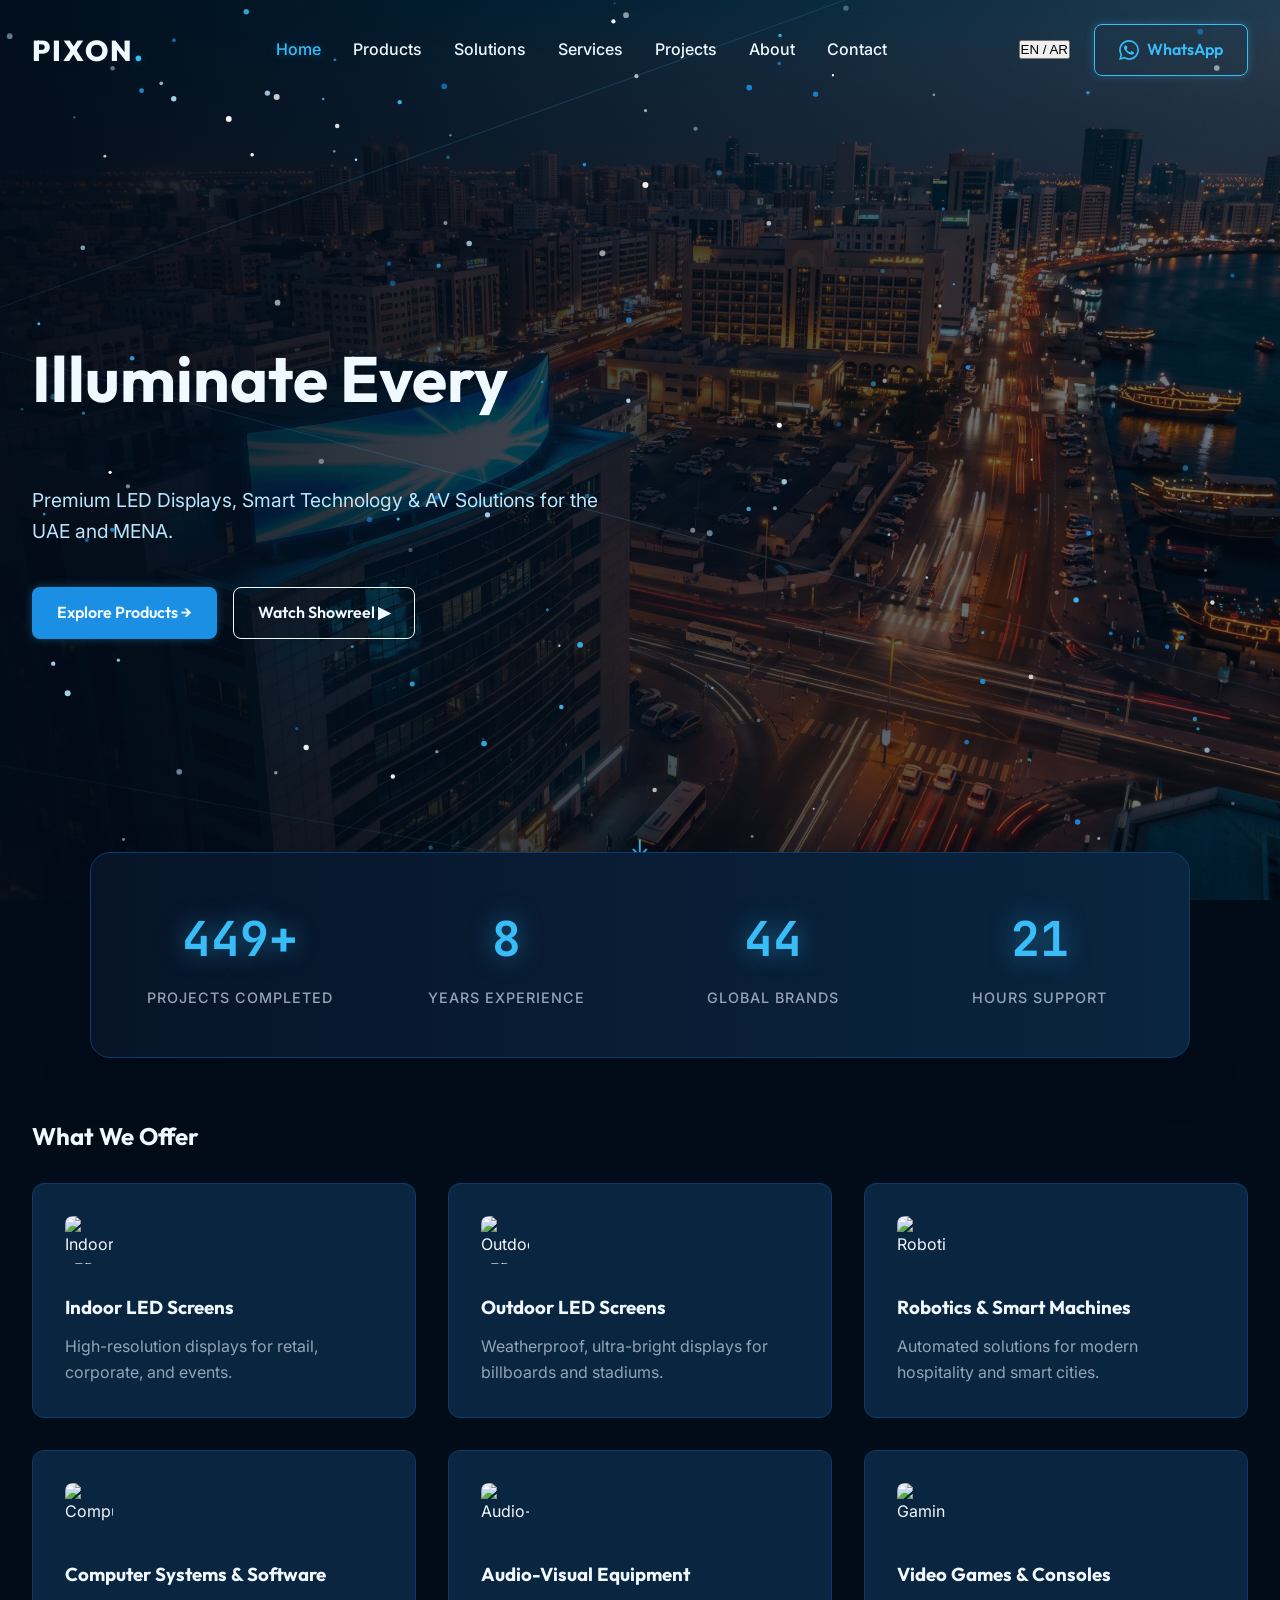
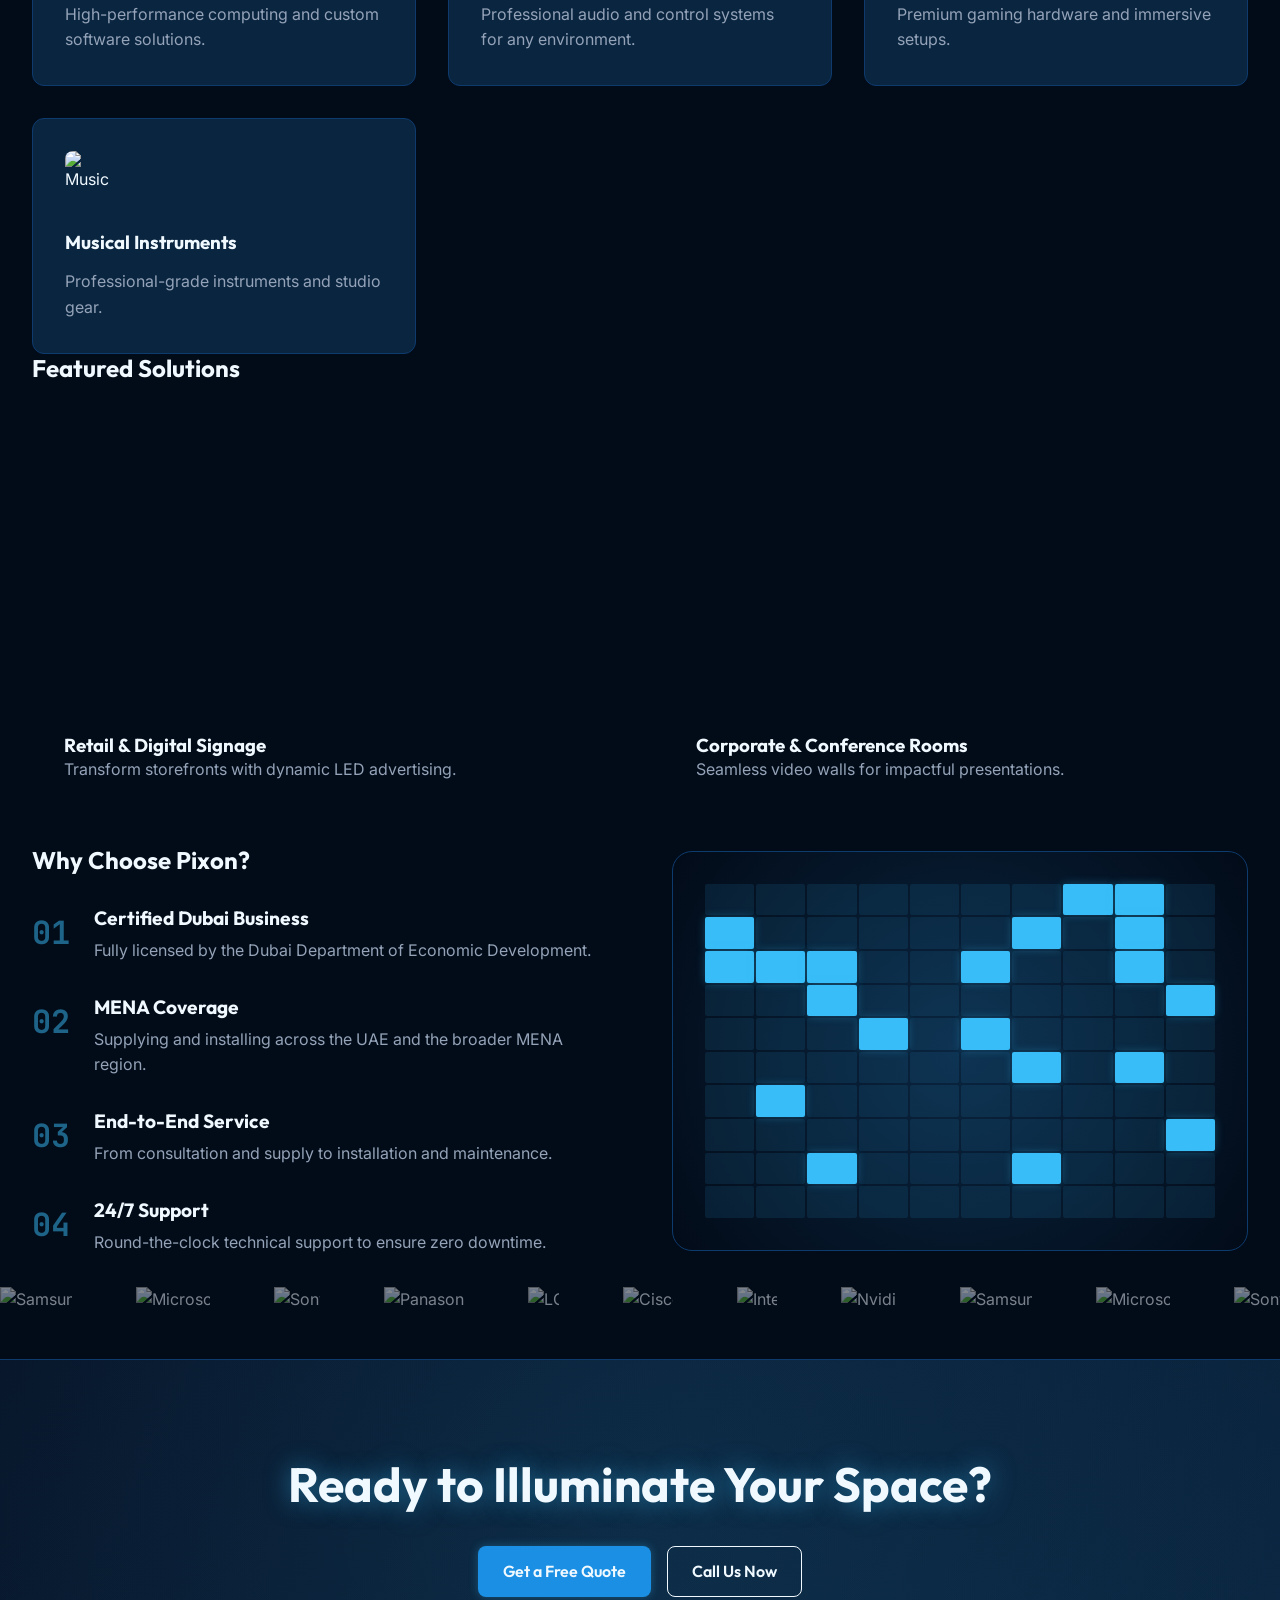
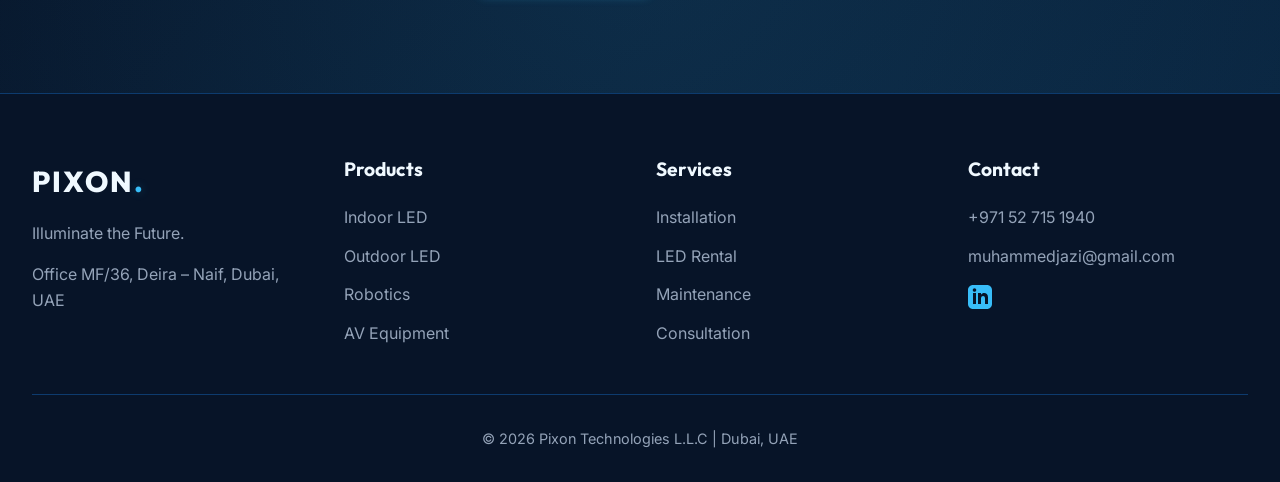
==== commit 89ad1476: "updations2" ====
--- a/index.html
+++ b/index.html
@@ -257,12 +257,15 @@
 
   </style>
 </head>
-<body>
+<body class="home-page">
 
   <!-- Navigation -->
   <nav class="navbar" id="navbar">
     <div class="container nav-container">
       <a href="index.html" class="logo">PIXON<span class="dot">.</span></a>
+      <button class="mobile-menu-btn" id="mobile-menu-btn">
+        <span></span><span></span><span></span>
+      </button>
       <div class="nav-links">
         <a href="index.html" class="active">Home</a>
         <a href="products.html">Products</a>
--- a/css/components.css
+++ b/css/components.css
@@ -10,7 +10,7 @@
   background: transparent;
 }
 .navbar.scrolled {
-  background: rgba(7, 20, 40, 0.8);
+  background: rgba(7, 20, 40, 0.95);
   backdrop-filter: blur(20px);
   -webkit-backdrop-filter: blur(20px);
   padding: 1rem 0;
@@ -20,6 +20,7 @@
   display: flex;
   justify-content: space-between;
   align-items: center;
+  flex-wrap: wrap;
 }
 .logo {
   font-family: var(--font-display);
@@ -32,6 +33,24 @@
   color: var(--blue-light);
   text-shadow: var(--glow-sm);
 }
+
+/* Hamburger button */
+.mobile-menu-btn {
+  display: none;
+  background: none;
+  border: none;
+  cursor: pointer;
+  padding: 0.5rem;
+}
+.mobile-menu-btn span {
+  display: block;
+  width: 25px;
+  height: 2px;
+  background-color: var(--text-primary);
+  margin: 5px 0;
+  transition: var(--transition);
+}
+
 .nav-links {
   display: flex;
   gap: 2rem;
@@ -49,17 +68,33 @@
   gap: 1.5rem;
   align-items: center;
 }
-.lang-toggle {
-  background: none;
-  border: none;
-  color: var(--text-primary);
-  font-family: var(--font-body);
-  font-weight: 600;
-  cursor: pointer;
-}
-.lang-toggle:hover {
-  color: var(--blue-light);
-}
+
+@media (max-width: 991px) {
+  .mobile-menu-btn {
+    display: block;
+  }
+  .nav-links, .nav-actions {
+    display: none;
+    width: 100%;
+    flex-direction: column;
+    padding: 1rem 0;
+    gap: 1rem;
+    text-align: center;
+  }
+  .navbar.nav-open {
+    background: var(--bg-secondary);
+  }
+  .navbar.nav-open .nav-links,
+  .navbar.nav-open .nav-actions {
+    display: flex;
+  }
+
+  /* Non-sticky header on mobile for all pages EXCEPT home */
+  body:not(.home-page) .navbar {
+    position: absolute !important;
+  }
+}
+
 
 /* Buttons */
 .btn {
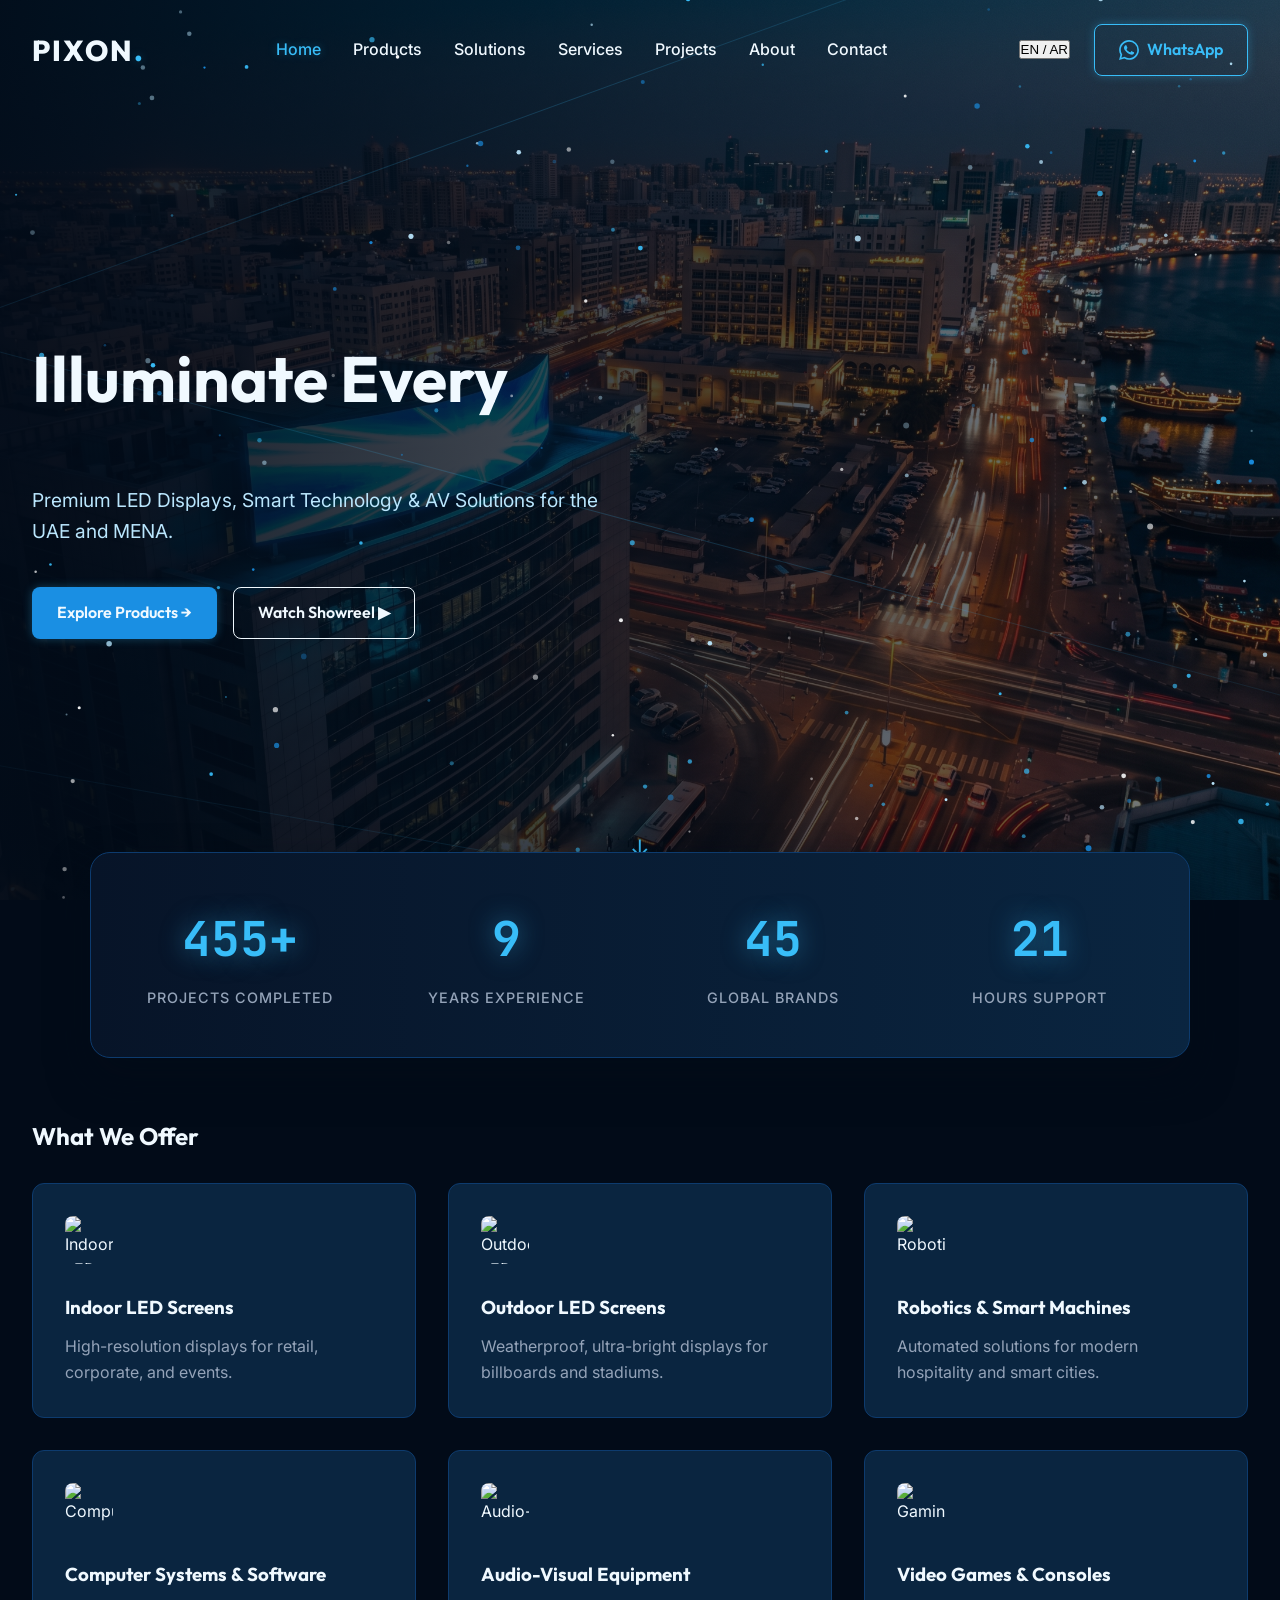
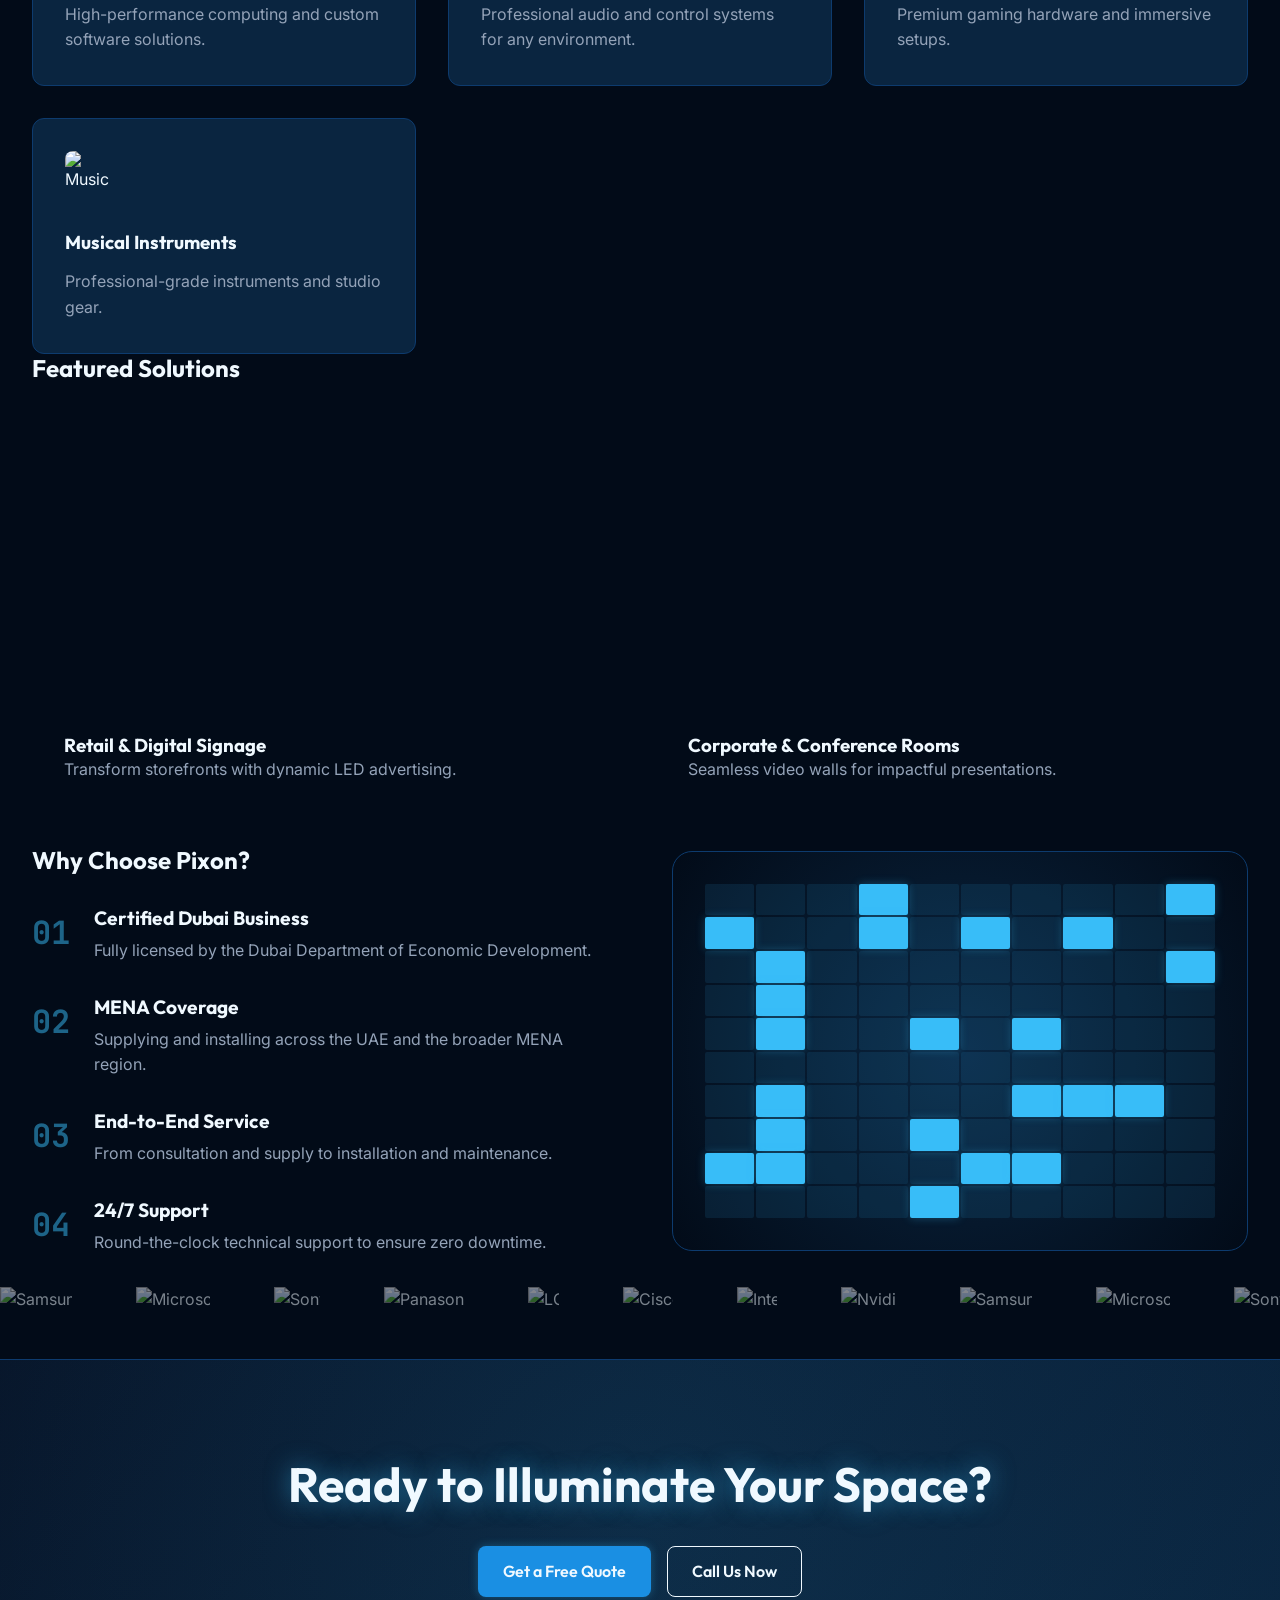
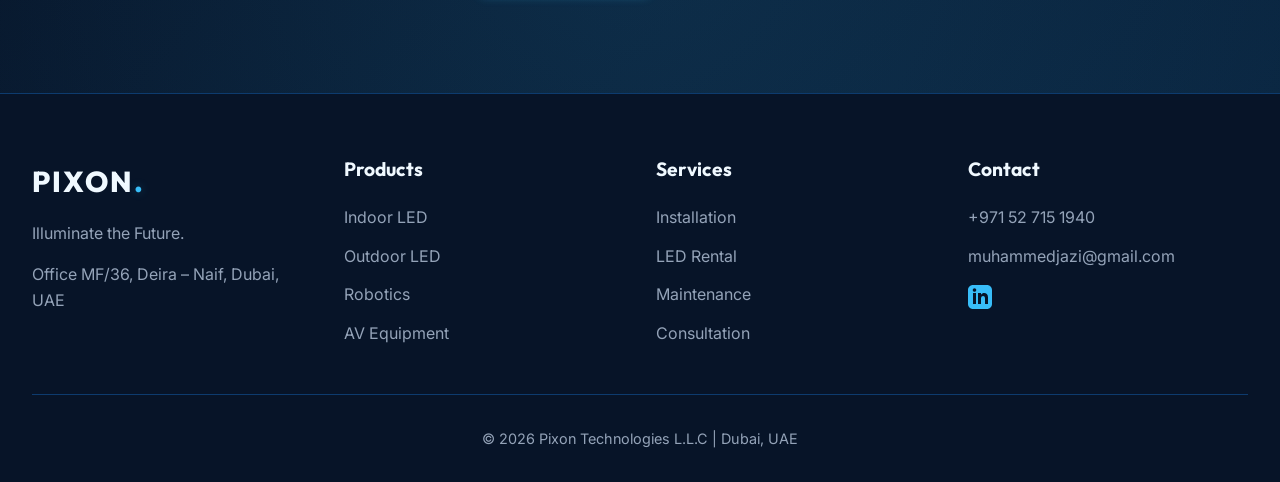
==== commit d6b4c8c9: "updations4" ====
--- a/index.html
+++ b/index.html
@@ -142,10 +142,33 @@
     /* Solutions Carousel */
     .solutions-scroll {
       display: flex;
-      gap: 2rem;
-      overflow-x: auto;
+      flex-direction: column;
+      gap: 1.5rem;
       padding-bottom: 2rem;
-      scroll-snap-type: x mandatory;
+    }
+    .solution-card {
+      width: 100%;
+      height: 250px;
+      border-radius: var(--radius-md);
+      position: relative;
+      overflow: hidden;
+      display: flex;
+      align-items: flex-end;
+      padding: 1.5rem;
+      background: linear-gradient(to bottom, rgba(2,11,24,0), rgba(2,11,24,0.9)), url('https://images.unsplash.com/photo-1555529771-835f59fc5efe?auto=format&fit=crop&q=80&w=800') center/cover;
+    }
+    @media (min-width: 768px) {
+      .solutions-scroll {
+        flex-direction: row;
+        overflow-x: auto;
+        scroll-snap-type: x mandatory;
+      }
+      .solution-card { 
+        min-width: 600px;
+        height: 400px;
+        scroll-snap-align: center;
+        padding: 2rem;
+      }
     }
     .solutions-scroll::-webkit-scrollbar {
       height: 8px;
@@ -157,21 +180,6 @@
     .solutions-scroll::-webkit-scrollbar-thumb {
       background: var(--blue-primary);
       border-radius: 4px;
-    }
-    .solution-card {
-      min-width: 80vw;
-      height: 400px;
-      scroll-snap-align: center;
-      border-radius: var(--radius-md);
-      position: relative;
-      overflow: hidden;
-      display: flex;
-      align-items: flex-end;
-      padding: 2rem;
-      background: linear-gradient(to bottom, rgba(2,11,24,0), rgba(2,11,24,0.9)), url('https://digitaluniq.com/wp-content/uploads/2023/12/indoor-led-display.jpg') center/cover;
-    }
-    @media (min-width: 768px) {
-      .solution-card { min-width: 600px; }
     }
     .solution-content {
       position: relative;
@@ -387,13 +395,13 @@
           <p class="text-muted">Transform storefronts with dynamic LED advertising.</p>
         </div>
       </div>
-      <div class="solution-card" style="background-image: linear-gradient(to bottom, rgba(2,11,24,0), rgba(2,11,24,0.9)), url('https://digitaluniq.com/wp-content/uploads/2023/12/conference-room-led.jpg');">
+      <div class="solution-card" style="background-image: linear-gradient(to bottom, rgba(2,11,24,0), rgba(2,11,24,0.9)), url('https://images.unsplash.com/photo-1517502884422-41eaead166d4?auto=format&fit=crop&q=80&w=800');">
         <div class="solution-content">
           <h3>Corporate & Conference Rooms</h3>
           <p class="text-muted">Seamless video walls for impactful presentations.</p>
         </div>
       </div>
-      <div class="solution-card" style="background-image: linear-gradient(to bottom, rgba(2,11,24,0), rgba(2,11,24,0.9)), url('https://digitaluniq.com/wp-content/uploads/2023/12/rental-led-display.jpg');">
+      <div class="solution-card" style="background-image: linear-gradient(to bottom, rgba(2,11,24,0), rgba(2,11,24,0.9)), url('https://images.unsplash.com/photo-1492684223066-81342ee5ff30?auto=format&fit=crop&q=80&w=800');">
         <div class="solution-content">
           <h3>Events & Rental Displays</h3>
           <p class="text-muted">Modular screens for concerts, exhibitions, and weddings.</p>
--- a/css/main.css
+++ b/css/main.css
@@ -62,7 +62,12 @@
   width: 100%;
   max-width: 1400px;
   margin: 0 auto;
-  padding: 0 2rem;
+  padding: 0 1rem;
+}
+@media (min-width: 768px) {
+  .container {
+    padding: 0 2rem;
+  }
 }
 
 section {
--- a/css/components.css
+++ b/css/components.css
@@ -89,8 +89,8 @@
     display: flex;
   }
 
-  /* Non-sticky header on mobile for all pages EXCEPT home */
-  body:not(.home-page) .navbar {
+  /* Non-sticky header on mobile for all pages */
+  .navbar {
     position: absolute !important;
   }
 }
